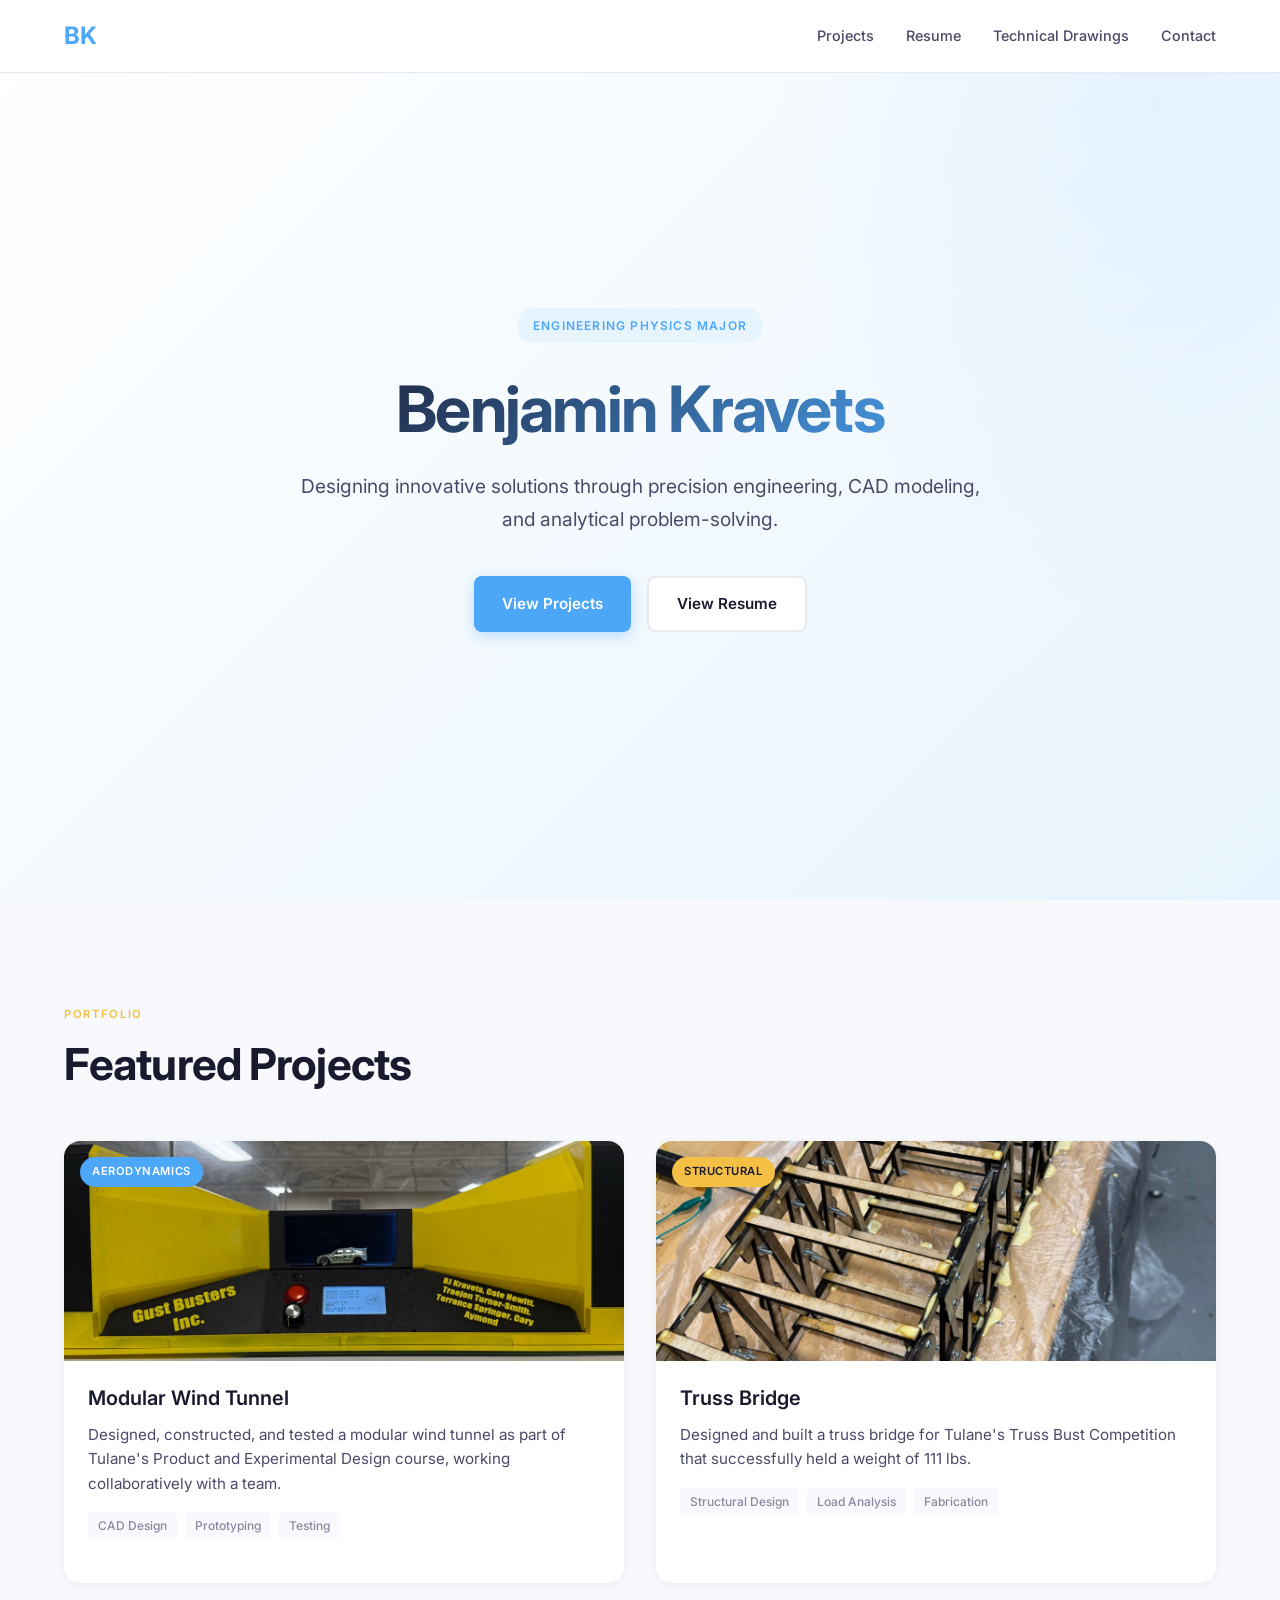
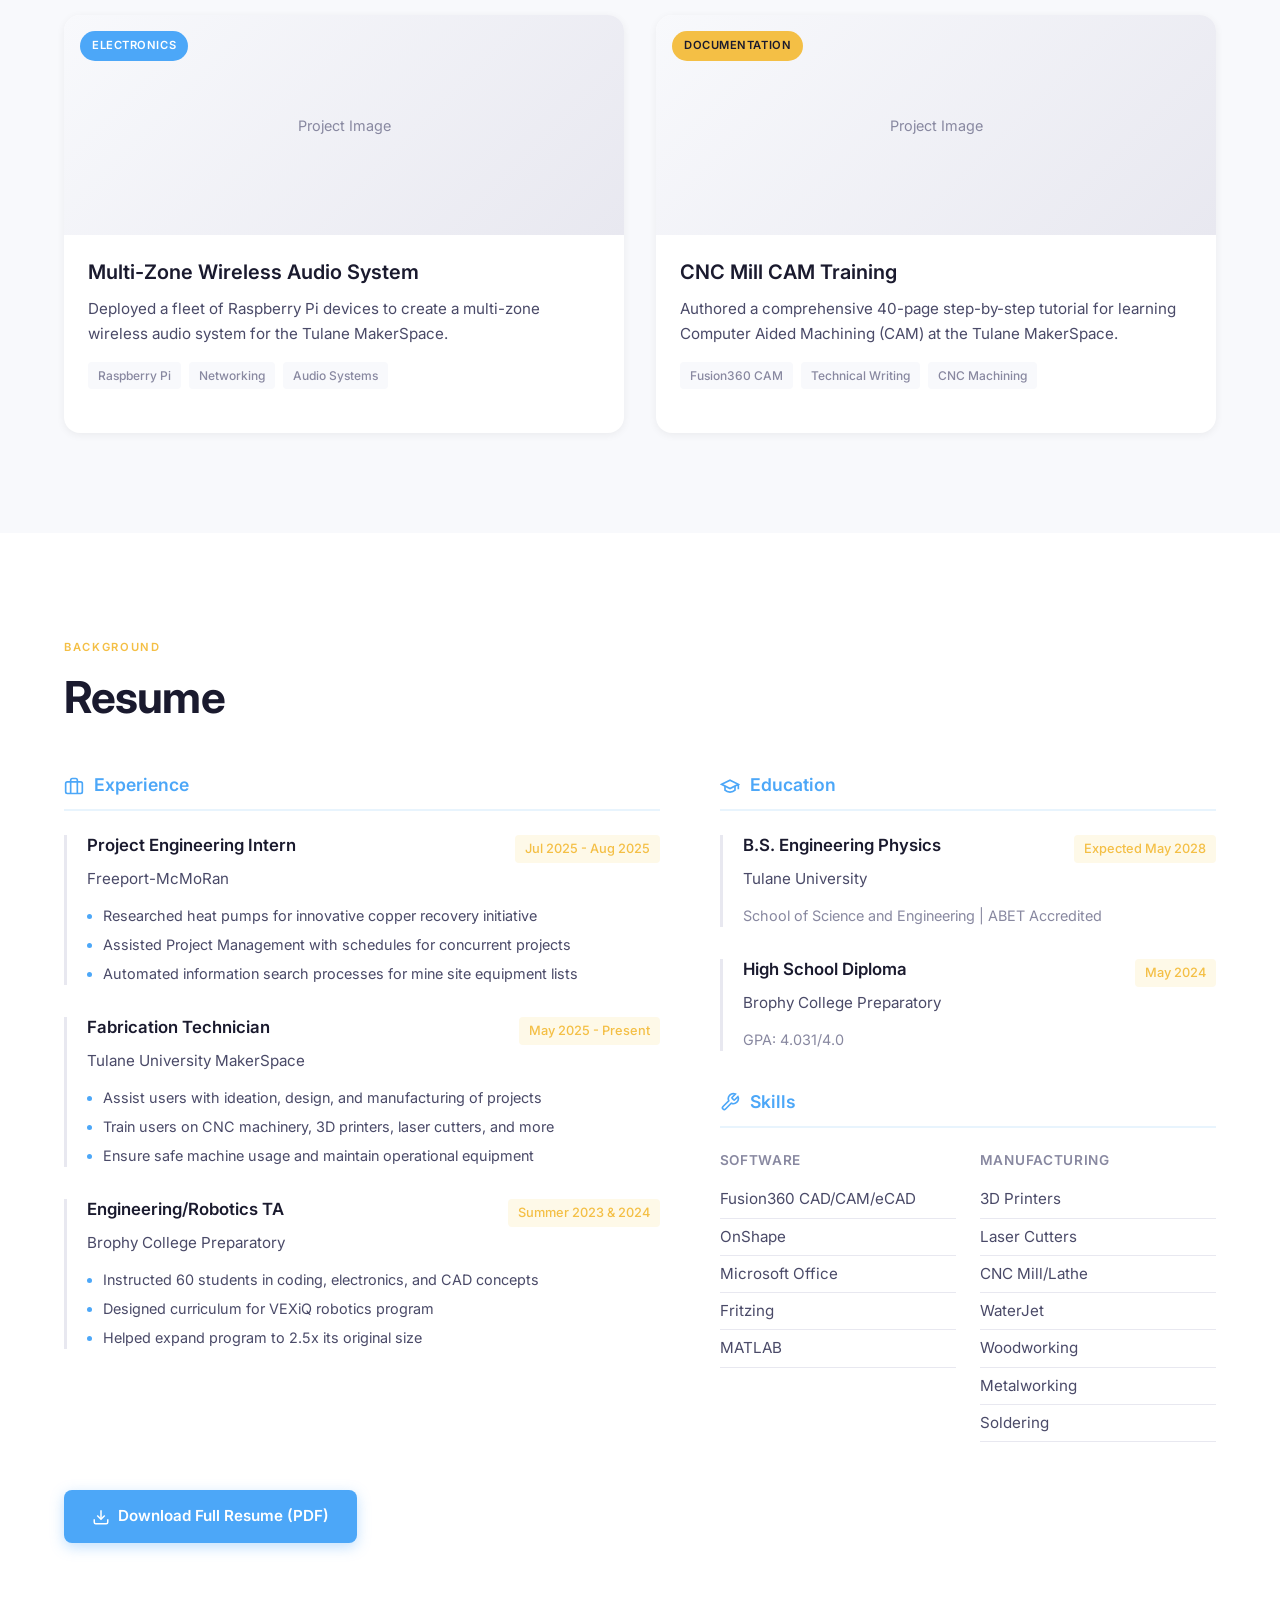
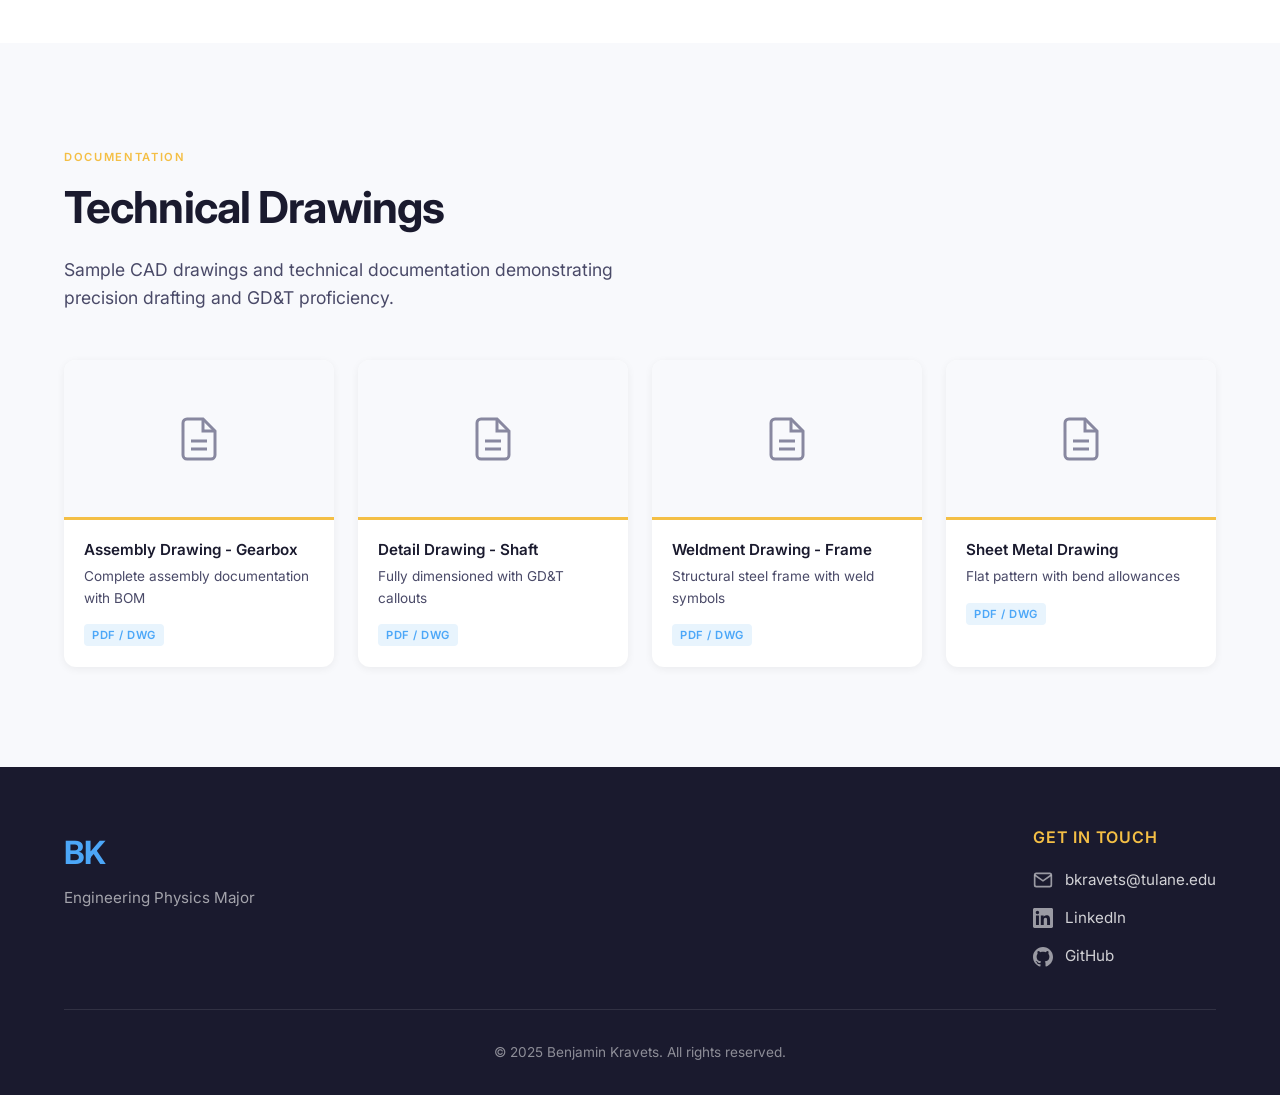
==== index.html @ 4f94c92b "Add CNC Mill CAM Training project and update skills - Add CNC Mill CAM Training project page with PD" ====
<!DOCTYPE html>
<html lang="en">
<head>
    <meta charset="UTF-8">
    <meta name="viewport" content="width=device-width, initial-scale=1.0">
    <title>Benjamin Kravets | Engineering Physics</title>
    <link rel="icon" type="image/svg+xml" href="assets/favicon.svg">
    <link rel="stylesheet" href="css/style.css">
    <link rel="preconnect" href="https://fonts.googleapis.com">
    <link rel="preconnect" href="https://fonts.gstatic.com" crossorigin>
    <link href="https://fonts.googleapis.com/css2?family=Inter:wght@400;500;600;700&display=swap" rel="stylesheet">
</head>
<body>
    <!-- Navigation -->
    <nav class="navbar">
        <div class="nav-container">
            <a href="#" class="nav-logo">BK</a>
            <ul class="nav-menu">
                <li><a href="#projects" class="nav-link">Projects</a></li>
                <li><a href="#resume" class="nav-link">Resume</a></li>
                <li><a href="#drawings" class="nav-link">Technical Drawings</a></li>
                <li><a href="#contact" class="nav-link">Contact</a></li>
            </ul>
            <button class="nav-toggle" aria-label="Toggle menu">
                <span></span>
                <span></span>
                <span></span>
            </button>
        </div>
    </nav>

    <!-- Hero Section -->
    <header class="hero">
        <div class="hero-content">
            <span class="hero-label">Engineering Physics Major</span>
            <h1 class="hero-title">Benjamin Kravets</h1>
            <p class="hero-subtitle">Designing innovative solutions through precision engineering, CAD modeling, and analytical problem-solving.</p>
            <div class="hero-cta">
                <a href="#projects" class="btn btn--primary">View Projects</a>
                <a href="assets/Kravets_Resume.pdf" target="_blank" class="btn btn--secondary">View Resume</a>
            </div>
        </div>
    </header>

    <!-- Projects Section -->
    <section id="projects" class="section projects">
        <div class="container">
            <span class="section-label">Portfolio</span>
            <h2 class="section-title">Featured Projects</h2>

            <div class="project-grid">
                <!-- Project Card 1 -->
                <a href="projects/wind-tunnel.html" class="project-card project-card--clickable">
                    <div class="project-image">
                        <img src="assets/images/wind-tunnel/IMG_1346.jpg" alt="Modular Wind Tunnel - Gust Busters Inc.">
                        <span class="project-tag project-tag--blue">Aerodynamics</span>
                    </div>
                    <div class="project-content">
                        <h3 class="project-title">Modular Wind Tunnel</h3>
                        <p class="project-description">Designed, constructed, and tested a modular wind tunnel as part of Tulane's Product and Experimental Design course, working collaboratively with a team.</p>
                        <ul class="project-tech">
                            <li>CAD Design</li>
                            <li>Prototyping</li>
                            <li>Testing</li>
                        </ul>
                    </div>
                </a>

                <!-- Project Card 2 -->
                <a href="projects/truss-bridge.html" class="project-card project-card--clickable">
                    <div class="project-image">
                        <img src="assets/images/truss-bridge/IMG_1408.jpg" alt="Truss Bridge">
                        <span class="project-tag project-tag--yellow">Structural</span>
                    </div>
                    <div class="project-content">
                        <h3 class="project-title">Truss Bridge</h3>
                        <p class="project-description">Designed and built a truss bridge for Tulane's Truss Bust Competition that successfully held a weight of 111 lbs.</p>
                        <ul class="project-tech">
                            <li>Structural Design</li>
                            <li>Load Analysis</li>
                            <li>Fabrication</li>
                        </ul>
                    </div>
                </a>

                <!-- Project Card 3 -->
                <a href="projects/wireless-audio.html" class="project-card project-card--clickable">
                    <div class="project-image">
                        <div class="project-image-placeholder">
                            <span>Project Image</span>
                        </div>
                        <span class="project-tag project-tag--blue">Electronics</span>
                    </div>
                    <div class="project-content">
                        <h3 class="project-title">Multi-Zone Wireless Audio System</h3>
                        <p class="project-description">Deployed a fleet of Raspberry Pi devices to create a multi-zone wireless audio system for the Tulane MakerSpace.</p>
                        <ul class="project-tech">
                            <li>Raspberry Pi</li>
                            <li>Networking</li>
                            <li>Audio Systems</li>
                        </ul>
                    </div>
                </a>

                <!-- Project Card 4 -->
                <a href="projects/cnc-cam-training.html" class="project-card project-card--clickable">
                    <div class="project-image">
                        <div class="project-image-placeholder">
                            <span>Project Image</span>
                        </div>
                        <span class="project-tag project-tag--yellow">Documentation</span>
                    </div>
                    <div class="project-content">
                        <h3 class="project-title">CNC Mill CAM Training</h3>
                        <p class="project-description">Authored a comprehensive 40-page step-by-step tutorial for learning Computer Aided Machining (CAM) at the Tulane MakerSpace.</p>
                        <ul class="project-tech">
                            <li>Fusion360 CAM</li>
                            <li>Technical Writing</li>
                            <li>CNC Machining</li>
                        </ul>
                    </div>
                </a>
            </div>
        </div>
    </section>

    <!-- Resume Section -->
    <section id="resume" class="section resume">
        <div class="container">
            <span class="section-label">Background</span>
            <h2 class="section-title">Resume</h2>

            <div class="resume-grid">
                <!-- Experience Column -->
                <div class="resume-column">
                    <h3 class="resume-heading">
                        <svg width="20" height="20" viewBox="0 0 24 24" fill="none" stroke="currentColor" stroke-width="2">
                            <rect x="2" y="7" width="20" height="14" rx="2" ry="2"/>
                            <path d="M16 21V5a2 2 0 0 0-2-2h-4a2 2 0 0 0-2 2v16"/>
                        </svg>
                        Experience
                    </h3>

                    <div class="resume-item">
                        <div class="resume-item-header">
                            <h4>Project Engineering Intern</h4>
                            <span class="resume-date">Jul 2025 - Aug 2025</span>
                        </div>
                        <p class="resume-company">Freeport-McMoRan</p>
                        <ul class="resume-duties">
                            <li>Researched heat pumps for innovative copper recovery initiative</li>
                            <li>Assisted Project Management with schedules for concurrent projects</li>
                            <li>Automated information search processes for mine site equipment lists</li>
                        </ul>
                    </div>

                    <div class="resume-item">
                        <div class="resume-item-header">
                            <h4>Fabrication Technician</h4>
                            <span class="resume-date">May 2025 - Present</span>
                        </div>
                        <p class="resume-company">Tulane University MakerSpace</p>
                        <ul class="resume-duties">
                            <li>Assist users with ideation, design, and manufacturing of projects</li>
                            <li>Train users on CNC machinery, 3D printers, laser cutters, and more</li>
                            <li>Ensure safe machine usage and maintain operational equipment</li>
                        </ul>
                    </div>

                    <div class="resume-item">
                        <div class="resume-item-header">
                            <h4>Engineering/Robotics TA</h4>
                            <span class="resume-date">Summer 2023 & 2024</span>
                        </div>
                        <p class="resume-company">Brophy College Preparatory</p>
                        <ul class="resume-duties">
                            <li>Instructed 60 students in coding, electronics, and CAD concepts</li>
                            <li>Designed curriculum for VEXiQ robotics program</li>
                            <li>Helped expand program to 2.5x its original size</li>
                        </ul>
                    </div>
                </div>

                <!-- Education & Skills Column -->
                <div class="resume-column">
                    <h3 class="resume-heading">
                        <svg width="20" height="20" viewBox="0 0 24 24" fill="none" stroke="currentColor" stroke-width="2">
                            <path d="M22 10v6M2 10l10-5 10 5-10 5z"/>
                            <path d="M6 12v5c3 3 9 3 12 0v-5"/>
                        </svg>
                        Education
                    </h3>

                    <div class="resume-item">
                        <div class="resume-item-header">
                            <h4>B.S. Engineering Physics</h4>
                            <span class="resume-date">Expected May 2028</span>
                        </div>
                        <p class="resume-company">Tulane University</p>
                        <p class="resume-note">School of Science and Engineering | ABET Accredited</p>
                    </div>

                    <div class="resume-item">
                        <div class="resume-item-header">
                            <h4>High School Diploma</h4>
                            <span class="resume-date">May 2024</span>
                        </div>
                        <p class="resume-company">Brophy College Preparatory</p>
                        <p class="resume-note">GPA: 4.031/4.0</p>
                    </div>

                    <h3 class="resume-heading resume-heading--skills">
                        <svg width="20" height="20" viewBox="0 0 24 24" fill="none" stroke="currentColor" stroke-width="2">
                            <path d="M14.7 6.3a1 1 0 0 0 0 1.4l1.6 1.6a1 1 0 0 0 1.4 0l3.77-3.77a6 6 0 0 1-7.94 7.94l-6.91 6.91a2.12 2.12 0 0 1-3-3l6.91-6.91a6 6 0 0 1 7.94-7.94l-3.76 3.76z"/>
                        </svg>
                        Skills
                    </h3>

                    <div class="skills-grid">
                        <div class="skill-category">
                            <h4>Software</h4>
                            <ul class="skill-list">
                                <li>Fusion360 CAD/CAM/eCAD</li>
                                <li>OnShape</li>
                                <li>Microsoft Office</li>
                                <li>Fritzing</li>
                                <li>MATLAB</li>
                            </ul>
                        </div>
                        <div class="skill-category">
                            <h4>Manufacturing</h4>
                            <ul class="skill-list">
                                <li>3D Printers</li>
                                <li>Laser Cutters</li>
                                <li>CNC Mill/Lathe</li>
                                <li>WaterJet</li>
                                <li>Woodworking</li>
                                <li>Metalworking</li>
                                <li>Soldering</li>
                            </ul>
                        </div>
                    </div>
                </div>
            </div>

            <a href="assets/Kravets_Resume.pdf" target="_blank" class="btn btn--primary resume-download">
                <svg width="18" height="18" viewBox="0 0 24 24" fill="none" stroke="currentColor" stroke-width="2">
                    <path d="M21 15v4a2 2 0 0 1-2 2H5a2 2 0 0 1-2-2v-4"/>
                    <polyline points="7,10 12,15 17,10"/>
                    <line x1="12" y1="15" x2="12" y2="3"/>
                </svg>
                Download Full Resume (PDF)
            </a>
        </div>
    </section>

    <!-- Technical Drawings Section -->
    <section id="drawings" class="section drawings">
        <div class="container">
            <span class="section-label">Documentation</span>
            <h2 class="section-title">Technical Drawings</h2>
            <p class="section-description">Sample CAD drawings and technical documentation demonstrating precision drafting and GD&T proficiency.</p>

            <div class="drawings-grid">
                <article class="drawing-card">
                    <div class="drawing-preview">
                        <div class="drawing-placeholder">
                            <svg width="48" height="48" viewBox="0 0 24 24" fill="none" stroke="currentColor" stroke-width="1.5">
                                <path d="M14 2H6a2 2 0 0 0-2 2v16a2 2 0 0 0 2 2h12a2 2 0 0 0 2-2V8z"/>
                                <polyline points="14,2 14,8 20,8"/>
                                <line x1="16" y1="13" x2="8" y2="13"/>
                                <line x1="16" y1="17" x2="8" y2="17"/>
                            </svg>
                        </div>
                    </div>
                    <div class="drawing-info">
                        <h3>Assembly Drawing - Gearbox</h3>
                        <p>Complete assembly documentation with BOM</p>
                        <span class="drawing-format">PDF / DWG</span>
                    </div>
                </article>

                <article class="drawing-card">
                    <div class="drawing-preview">
                        <div class="drawing-placeholder">
                            <svg width="48" height="48" viewBox="0 0 24 24" fill="none" stroke="currentColor" stroke-width="1.5">
                                <path d="M14 2H6a2 2 0 0 0-2 2v16a2 2 0 0 0 2 2h12a2 2 0 0 0 2-2V8z"/>
                                <polyline points="14,2 14,8 20,8"/>
                                <line x1="16" y1="13" x2="8" y2="13"/>
                                <line x1="16" y1="17" x2="8" y2="17"/>
                            </svg>
                        </div>
                    </div>
                    <div class="drawing-info">
                        <h3>Detail Drawing - Shaft</h3>
                        <p>Fully dimensioned with GD&T callouts</p>
                        <span class="drawing-format">PDF / DWG</span>
                    </div>
                </article>

                <article class="drawing-card">
                    <div class="drawing-preview">
                        <div class="drawing-placeholder">
                            <svg width="48" height="48" viewBox="0 0 24 24" fill="none" stroke="currentColor" stroke-width="1.5">
                                <path d="M14 2H6a2 2 0 0 0-2 2v16a2 2 0 0 0 2 2h12a2 2 0 0 0 2-2V8z"/>
                                <polyline points="14,2 14,8 20,8"/>
                                <line x1="16" y1="13" x2="8" y2="13"/>
                                <line x1="16" y1="17" x2="8" y2="17"/>
                            </svg>
                        </div>
                    </div>
                    <div class="drawing-info">
                        <h3>Weldment Drawing - Frame</h3>
                        <p>Structural steel frame with weld symbols</p>
                        <span class="drawing-format">PDF / DWG</span>
                    </div>
                </article>

                <article class="drawing-card">
                    <div class="drawing-preview">
                        <div class="drawing-placeholder">
                            <svg width="48" height="48" viewBox="0 0 24 24" fill="none" stroke="currentColor" stroke-width="1.5">
                                <path d="M14 2H6a2 2 0 0 0-2 2v16a2 2 0 0 0 2 2h12a2 2 0 0 0 2-2V8z"/>
                                <polyline points="14,2 14,8 20,8"/>
                                <line x1="16" y1="13" x2="8" y2="13"/>
                                <line x1="16" y1="17" x2="8" y2="17"/>
                            </svg>
                        </div>
                    </div>
                    <div class="drawing-info">
                        <h3>Sheet Metal Drawing</h3>
                        <p>Flat pattern with bend allowances</p>
                        <span class="drawing-format">PDF / DWG</span>
                    </div>
                </article>
            </div>
        </div>
    </section>

    <!-- Footer with Contact -->
    <footer id="contact" class="footer">
        <div class="container">
            <div class="footer-main">
                <div class="footer-brand">
                    <span class="footer-logo">BK</span>
                    <p class="footer-tagline">Engineering Physics Major</p>
                </div>
                <div class="footer-contact">
                    <h3>Get in Touch</h3>
                    <div class="footer-contact-links">
                        <a href="mailto:bkravets@tulane.edu" class="footer-contact-item">
                            <svg width="20" height="20" viewBox="0 0 24 24" fill="none" stroke="currentColor" stroke-width="2">
                                <path d="M4 4h16c1.1 0 2 .9 2 2v12c0 1.1-.9 2-2 2H4c-1.1 0-2-.9-2-2V6c0-1.1.9-2 2-2z"/>
                                <polyline points="22,6 12,13 2,6"/>
                            </svg>
                            bkravets@tulane.edu
                        </a>
                        <a href="https://www.linkedin.com/in/benjamin-kravets/" target="_blank" rel="noopener" class="footer-contact-item">
                            <svg width="20" height="20" viewBox="0 0 24 24" fill="currentColor">
                                <path d="M20.447 20.452h-3.554v-5.569c0-1.328-.027-3.037-1.852-3.037-1.853 0-2.136 1.445-2.136 2.939v5.667H9.351V9h3.414v1.561h.046c.477-.9 1.637-1.85 3.37-1.85 3.601 0 4.267 2.37 4.267 5.455v6.286zM5.337 7.433c-1.144 0-2.063-.926-2.063-2.065 0-1.138.92-2.063 2.063-2.063 1.14 0 2.064.925 2.064 2.063 0 1.139-.925 2.065-2.064 2.065zm1.782 13.019H3.555V9h3.564v11.452zM22.225 0H1.771C.792 0 0 .774 0 1.729v20.542C0 23.227.792 24 1.771 24h20.451C23.2 24 24 23.227 24 22.271V1.729C24 .774 23.2 0 22.222 0h.003z"/>
                            </svg>
                            LinkedIn
                        </a>
                        <a href="https://github.com/bkravets06" target="_blank" rel="noopener" class="footer-contact-item">
                            <svg width="20" height="20" viewBox="0 0 24 24" fill="currentColor">
                                <path d="M12 0c-6.626 0-12 5.373-12 12 0 5.302 3.438 9.8 8.207 11.387.599.111.793-.261.793-.577v-2.234c-3.338.726-4.033-1.416-4.033-1.416-.546-1.387-1.333-1.756-1.333-1.756-1.089-.745.083-.729.083-.729 1.205.084 1.839 1.237 1.839 1.237 1.07 1.834 2.807 1.304 3.492.997.107-.775.418-1.305.762-1.604-2.665-.305-5.467-1.334-5.467-5.931 0-1.311.469-2.381 1.236-3.221-.124-.303-.535-1.524.117-3.176 0 0 1.008-.322 3.301 1.23.957-.266 1.983-.399 3.003-.404 1.02.005 2.047.138 3.006.404 2.291-1.552 3.297-1.23 3.297-1.23.653 1.653.242 2.874.118 3.176.77.84 1.235 1.911 1.235 3.221 0 4.609-2.807 5.624-5.479 5.921.43.372.823 1.102.823 2.222v3.293c0 .319.192.694.801.576 4.765-1.589 8.199-6.086 8.199-11.386 0-6.627-5.373-12-12-12z"/>
                            </svg>
                            GitHub
                        </a>
                    </div>
                </div>
            </div>
            <div class="footer-bottom">
                <p>&copy; 2025 Benjamin Kravets. All rights reserved.</p>
            </div>
        </div>
    </footer>

    <script src="js/main.js"></script>
</body>
</html>
---- css/style.css ----
/* =====================================================
   Benjamin Kravets Portfolio - Snazzylabs-Inspired Design
   Colors: Blue (#4CA7F8) | Yellow (#F4BF45)
   ===================================================== */

/* CSS Variables */
:root {
    --color-blue: #4CA7F8;
    --color-blue-dark: #3a8fd6;
    --color-blue-light: #e8f4fd;
    --color-yellow: #F4BF45;
    --color-yellow-dark: #d9a832;
    --color-yellow-light: #fef9e8;

    --color-text: #1a1a2e;
    --color-text-secondary: #4a4a68;
    --color-text-muted: #8888a0;
    --color-bg: #ffffff;
    --color-bg-alt: #f8f9fc;
    --color-border: #e8e8f0;

    --font-family: 'Inter', -apple-system, BlinkMacSystemFont, 'Segoe UI', Roboto, sans-serif;

    --shadow-sm: 0 2px 8px rgba(0, 0, 0, 0.06);
    --shadow-md: 0 4px 24px rgba(0, 0, 0, 0.08);
    --shadow-lg: 0 8px 40px rgba(0, 0, 0, 0.12);

    --radius-sm: 8px;
    --radius-md: 12px;
    --radius-lg: 16px;

    --transition: 0.3s ease;
}

/* Reset & Base */
*, *::before, *::after {
    box-sizing: border-box;
    margin: 0;
    padding: 0;
}

html {
    scroll-behavior: smooth;
}

body {
    font-family: var(--font-family);
    font-size: 16px;
    line-height: 1.6;
    color: var(--color-text);
    background-color: var(--color-bg);
    -webkit-font-smoothing: antialiased;
    -moz-osx-font-smoothing: grayscale;
}

a {
    color: inherit;
    text-decoration: none;
}

ul {
    list-style: none;
}

img {
    max-width: 100%;
    height: auto;
}

/* Container */
.container {
    max-width: 1200px;
    margin: 0 auto;
    padding: 0 24px;
}

/* Typography */
h1, h2, h3, h4 {
    font-weight: 600;
    line-height: 1.3;
}

/* Navigation */
.navbar {
    position: fixed;
    top: 0;
    left: 0;
    right: 0;
    z-index: 1000;
    background: rgba(255, 255, 255, 0.95);
    backdrop-filter: blur(10px);
    border-bottom: 1px solid var(--color-border);
}

.nav-container {
    max-width: 1200px;
    margin: 0 auto;
    padding: 0 24px;
    display: flex;
    align-items: center;
    justify-content: space-between;
    height: 72px;
}

.nav-logo {
    font-size: 1.5rem;
    font-weight: 700;
    color: var(--color-blue);
    letter-spacing: -0.02em;
}

.nav-menu {
    display: flex;
    align-items: center;
    gap: 32px;
}

.nav-link {
    font-size: 0.9rem;
    font-weight: 500;
    color: var(--color-text-secondary);
    transition: color var(--transition);
}

.nav-link:hover {
    color: var(--color-blue);
}

.nav-link--cta {
    background: var(--color-blue);
    color: white;
    padding: 10px 20px;
    border-radius: var(--radius-sm);
    transition: background var(--transition), transform var(--transition);
}

.nav-link--cta:hover {
    background: var(--color-blue-dark);
    color: white;
    transform: translateY(-1px);
}

.nav-toggle {
    display: none;
    flex-direction: column;
    gap: 5px;
    background: none;
    border: none;
    cursor: pointer;
    padding: 8px;
}

.nav-toggle span {
    display: block;
    width: 24px;
    height: 2px;
    background: var(--color-text);
    transition: var(--transition);
}

/* Hero Section */
.hero {
    min-height: 100vh;
    display: flex;
    align-items: center;
    justify-content: center;
    padding: 120px 24px 80px;
    background: linear-gradient(135deg, var(--color-bg) 0%, var(--color-blue-light) 100%);
    position: relative;
    overflow: hidden;
}

.hero::before {
    content: '';
    position: absolute;
    top: -50%;
    right: -20%;
    width: 60%;
    height: 120%;
    background: radial-gradient(ellipse, rgba(76, 167, 248, 0.08) 0%, transparent 70%);
    pointer-events: none;
}

.hero-content {
    text-align: center;
    max-width: 700px;
    position: relative;
    z-index: 1;
}

.hero-label {
    display: inline-block;
    font-size: 0.75rem;
    font-weight: 600;
    text-transform: uppercase;
    letter-spacing: 0.1em;
    color: var(--color-blue);
    background: var(--color-blue-light);
    padding: 8px 16px;
    border-radius: 50px;
    margin-bottom: 24px;
}

.hero-title {
    font-size: clamp(2.5rem, 6vw, 4rem);
    font-weight: 700;
    letter-spacing: -0.03em;
    margin-bottom: 20px;
    background: linear-gradient(135deg, var(--color-text) 0%, var(--color-blue) 100%);
    -webkit-background-clip: text;
    -webkit-text-fill-color: transparent;
    background-clip: text;
}

.hero-subtitle {
    font-size: 1.2rem;
    color: var(--color-text-secondary);
    margin-bottom: 40px;
    line-height: 1.7;
}

.hero-cta {
    display: flex;
    gap: 16px;
    justify-content: center;
    flex-wrap: wrap;
}

/* Buttons */
.btn {
    display: inline-flex;
    align-items: center;
    gap: 8px;
    padding: 14px 28px;
    font-size: 0.95rem;
    font-weight: 600;
    border-radius: var(--radius-sm);
    cursor: pointer;
    transition: all var(--transition);
    border: none;
}

.btn--primary {
    background: var(--color-blue);
    color: white;
    box-shadow: 0 4px 14px rgba(76, 167, 248, 0.35);
}

.btn--primary:hover {
    background: var(--color-blue-dark);
    transform: translateY(-2px);
    box-shadow: 0 6px 20px rgba(76, 167, 248, 0.45);
}

.btn--secondary {
    background: white;
    color: var(--color-text);
    border: 2px solid var(--color-border);
}

.btn--secondary:hover {
    border-color: var(--color-blue);
    color: var(--color-blue);
}

.btn--full {
    width: 100%;
    justify-content: center;
}

/* Sections */
.section {
    padding: 100px 0;
}

.section-label {
    display: inline-block;
    font-size: 0.7rem;
    font-weight: 600;
    text-transform: uppercase;
    letter-spacing: 0.15em;
    color: var(--color-yellow);
    margin-bottom: 12px;
}

.section-title {
    font-size: clamp(2rem, 4vw, 2.75rem);
    font-weight: 700;
    letter-spacing: -0.02em;
    margin-bottom: 20px;
}

.section-description {
    font-size: 1.1rem;
    color: var(--color-text-secondary);
    max-width: 600px;
    margin-bottom: 48px;
}

/* Projects Section */
.projects {
    background: var(--color-bg-alt);
}

.project-grid {
    display: grid;
    grid-template-columns: repeat(2, 1fr);
    gap: 32px;
    margin-top: 48px;
}

.project-card {
    background: white;
    border-radius: var(--radius-lg);
    overflow: hidden;
    box-shadow: var(--shadow-sm);
    transition: all var(--transition);
}

.project-card:hover {
    transform: translateY(-4px);
    box-shadow: var(--shadow-lg);
}

.project-image {
    position: relative;
    height: 220px;
    overflow: hidden;
}

.project-image-placeholder {
    width: 100%;
    height: 100%;
    background: linear-gradient(135deg, var(--color-bg-alt) 0%, var(--color-border) 100%);
    display: flex;
    align-items: center;
    justify-content: center;
    color: var(--color-text-muted);
    font-size: 0.9rem;
    transition: transform var(--transition);
}

.project-card:hover .project-image-placeholder {
    transform: scale(1.02);
}

.project-tag {
    position: absolute;
    top: 16px;
    left: 16px;
    font-size: 0.7rem;
    font-weight: 600;
    text-transform: uppercase;
    letter-spacing: 0.05em;
    padding: 6px 12px;
    border-radius: 50px;
}

.project-tag--blue {
    background: var(--color-blue);
    color: white;
}

.project-tag--yellow {
    background: var(--color-yellow);
    color: var(--color-text);
}

.project-content {
    padding: 24px;
}

.project-title {
    font-size: 1.25rem;
    font-weight: 600;
    margin-bottom: 12px;
}

.project-description {
    font-size: 0.95rem;
    color: var(--color-text-secondary);
    margin-bottom: 16px;
    line-height: 1.6;
}

.project-tech {
    display: flex;
    flex-wrap: wrap;
    gap: 8px;
    margin-bottom: 20px;
}

.project-tech li {
    font-size: 0.75rem;
    font-weight: 500;
    color: var(--color-text-muted);
    background: var(--color-bg-alt);
    padding: 4px 10px;
    border-radius: 4px;
}

.project-link {
    display: inline-flex;
    align-items: center;
    gap: 6px;
    font-size: 0.9rem;
    font-weight: 600;
    color: var(--color-blue);
    transition: gap var(--transition);
}

.project-link:hover {
    gap: 10px;
}

.project-link svg {
    transition: transform var(--transition);
}

.project-link:hover svg {
    transform: translateX(2px);
}

/* Resume Section */
.resume-grid {
    display: grid;
    grid-template-columns: 1.2fr 1fr;
    gap: 60px;
    margin-top: 48px;
}

.resume-heading {
    display: flex;
    align-items: center;
    gap: 10px;
    font-size: 1.1rem;
    font-weight: 600;
    color: var(--color-blue);
    margin-bottom: 24px;
    padding-bottom: 12px;
    border-bottom: 2px solid var(--color-blue-light);
}

.resume-heading--skills {
    margin-top: 40px;
}

.resume-item {
    margin-bottom: 32px;
    padding-left: 20px;
    border-left: 3px solid var(--color-border);
    transition: border-color var(--transition);
}

.resume-item:hover {
    border-left-color: var(--color-yellow);
}

.resume-item-header {
    display: flex;
    justify-content: space-between;
    align-items: flex-start;
    flex-wrap: wrap;
    gap: 8px;
    margin-bottom: 4px;
}

.resume-item-header h4 {
    font-size: 1.05rem;
    font-weight: 600;
}

.resume-date {
    font-size: 0.8rem;
    font-weight: 500;
    color: var(--color-yellow);
    background: var(--color-yellow-light);
    padding: 4px 10px;
    border-radius: 4px;
}

.resume-company {
    font-size: 0.95rem;
    color: var(--color-text-secondary);
    margin-bottom: 12px;
}

.resume-note {
    font-size: 0.9rem;
    color: var(--color-text-muted);
}

.resume-duties {
    font-size: 0.9rem;
    color: var(--color-text-secondary);
}

.resume-duties li {
    position: relative;
    padding-left: 16px;
    margin-bottom: 6px;
}

.resume-duties li::before {
    content: '';
    position: absolute;
    left: 0;
    top: 10px;
    width: 5px;
    height: 5px;
    background: var(--color-blue);
    border-radius: 50%;
}

.skills-grid {
    display: grid;
    grid-template-columns: 1fr 1fr;
    gap: 24px;
}

.skill-category h4 {
    font-size: 0.85rem;
    font-weight: 600;
    color: var(--color-text-muted);
    text-transform: uppercase;
    letter-spacing: 0.05em;
    margin-bottom: 12px;
}

.skill-list li {
    font-size: 0.95rem;
    color: var(--color-text-secondary);
    padding: 6px 0;
    border-bottom: 1px solid var(--color-border);
}

.resume-download {
    margin-top: 48px;
}

/* Drawings Section */
.drawings {
    background: var(--color-bg-alt);
}

.drawings-grid {
    display: grid;
    grid-template-columns: repeat(4, 1fr);
    gap: 24px;
    margin-top: 48px;
}

.drawing-card {
    background: white;
    border-radius: var(--radius-md);
    overflow: hidden;
    box-shadow: var(--shadow-sm);
    transition: all var(--transition);
    cursor: pointer;
}

.drawing-card:hover {
    transform: translateY(-4px);
    box-shadow: var(--shadow-md);
}

.drawing-preview {
    height: 160px;
    background: var(--color-bg-alt);
    border-bottom: 3px solid var(--color-yellow);
}

.drawing-placeholder {
    width: 100%;
    height: 100%;
    display: flex;
    align-items: center;
    justify-content: center;
    color: var(--color-text-muted);
}

.drawing-info {
    padding: 20px;
}

.drawing-info h3 {
    font-size: 0.95rem;
    font-weight: 600;
    margin-bottom: 6px;
}

.drawing-info p {
    font-size: 0.85rem;
    color: var(--color-text-secondary);
    margin-bottom: 12px;
}

.drawing-format {
    font-size: 0.7rem;
    font-weight: 600;
    text-transform: uppercase;
    letter-spacing: 0.05em;
    color: var(--color-blue);
    background: var(--color-blue-light);
    padding: 4px 8px;
    border-radius: 4px;
}

/* Footer */
.footer {
    background: var(--color-text);
    color: white;
    padding: 60px 0 32px;
}

.footer-main {
    display: flex;
    justify-content: space-between;
    align-items: flex-start;
    padding-bottom: 40px;
    border-bottom: 1px solid rgba(255, 255, 255, 0.1);
    margin-bottom: 32px;
}

.footer-brand {
    display: flex;
    flex-direction: column;
    gap: 8px;
}

.footer-logo {
    font-size: 2rem;
    font-weight: 700;
    color: var(--color-blue);
    letter-spacing: -0.02em;
}

.footer-tagline {
    font-size: 0.95rem;
    color: rgba(255, 255, 255, 0.6);
}

.footer-contact h3 {
    font-size: 1rem;
    font-weight: 600;
    color: var(--color-yellow);
    margin-bottom: 20px;
    text-transform: uppercase;
    letter-spacing: 0.05em;
}

.footer-contact-links {
    display: flex;
    flex-direction: column;
    gap: 14px;
}

.footer-contact-item {
    display: flex;
    align-items: center;
    gap: 12px;
    font-size: 0.95rem;
    color: rgba(255, 255, 255, 0.8);
    transition: all var(--transition);
}

.footer-contact-item:hover {
    color: var(--color-blue);
    transform: translateX(4px);
}

.footer-contact-item svg {
    flex-shrink: 0;
    opacity: 0.7;
}

.footer-contact-item:hover svg {
    opacity: 1;
}

.footer-bottom {
    text-align: center;
}

.footer-bottom p {
    font-size: 0.85rem;
    color: rgba(255, 255, 255, 0.5);
}

/* Project Detail Page */
.project-header {
    padding: 140px 24px 60px;
    background: linear-gradient(135deg, var(--color-bg) 0%, var(--color-blue-light) 100%);
}

.back-link {
    display: inline-flex;
    align-items: center;
    gap: 8px;
    font-size: 0.9rem;
    font-weight: 500;
    color: var(--color-text-secondary);
    margin-bottom: 24px;
    transition: color var(--transition);
}

.back-link:hover {
    color: var(--color-blue);
}

.project-header-tag {
    display: inline-block;
    font-size: 0.7rem;
    font-weight: 600;
    text-transform: uppercase;
    letter-spacing: 0.1em;
    color: white;
    background: var(--color-blue);
    padding: 6px 14px;
    border-radius: 50px;
    margin-bottom: 16px;
}

.project-header-tag--yellow {
    background: var(--color-yellow);
    color: var(--color-text);
}

.project-header-title {
    font-size: clamp(2rem, 5vw, 3rem);
    font-weight: 700;
    letter-spacing: -0.02em;
    margin-bottom: 16px;
}

.project-header-subtitle {
    font-size: 1.15rem;
    color: var(--color-text-secondary);
    max-width: 600px;
    line-height: 1.7;
    margin-bottom: 32px;
}

.project-meta {
    display: flex;
    flex-wrap: wrap;
    gap: 32px;
}

.project-meta-item {
    display: flex;
    flex-direction: column;
    gap: 4px;
}

.project-meta-label {
    font-size: 0.75rem;
    font-weight: 600;
    text-transform: uppercase;
    letter-spacing: 0.1em;
    color: var(--color-text-muted);
}

.project-meta-value {
    font-size: 1rem;
    font-weight: 500;
    color: var(--color-text);
}

.project-detail {
    padding: 80px 0;
}

.project-description-full {
    max-width: 800px;
    margin-bottom: 64px;
}

.project-description-full h2 {
    font-size: 1.5rem;
    font-weight: 600;
    margin-bottom: 20px;
    color: var(--color-blue);
}

.project-description-full p {
    font-size: 1.05rem;
    line-height: 1.8;
    color: var(--color-text-secondary);
    margin-bottom: 16px;
}

.project-gallery {
    margin-bottom: 64px;
}

.project-download {
    margin-bottom: 64px;
}

.project-download h2 {
    font-size: 1.5rem;
    font-weight: 600;
    margin-bottom: 24px;
    color: var(--color-blue);
}

.project-gallery h2 {
    font-size: 1.5rem;
    font-weight: 600;
    margin-bottom: 24px;
    color: var(--color-blue);
}

.gallery-grid-top {
    display: grid;
    grid-template-columns: 1fr 2fr;
    gap: 16px;
    margin-bottom: 16px;
}

.gallery-grid {
    display: grid;
    grid-template-columns: repeat(3, 1fr);
    gap: 16px;
}

.gallery-grid-even {
    display: grid;
    grid-template-columns: repeat(2, 1fr);
    gap: 16px;
}

.gallery-grid-even .gallery-item {
    aspect-ratio: 16 / 10;
}

.gallery-subtitle {
    font-size: 1.1rem;
    font-weight: 600;
    color: var(--color-text-secondary);
    margin-top: 32px;
    margin-bottom: 16px;
}

.gallery-item--video {
    aspect-ratio: 16 / 9;
}

.gallery-item--video video {
    width: 100%;
    height: 100%;
    object-fit: cover;
    border-radius: var(--radius-md);
}

.gallery-item {
    position: relative;
    border-radius: var(--radius-md);
    overflow: hidden;
    background: var(--color-bg-alt);
    cursor: pointer;
}

.gallery-item--large {
    grid-column: span 2;
    grid-row: span 2;
}

.gallery-item--third {
    aspect-ratio: 3 / 4;
}

.gallery-item--two-thirds {
    aspect-ratio: 16 / 9;
}

.gallery-item--full {
    width: 100%;
    margin-top: 16px;
    aspect-ratio: 16 / 9;
}

.gallery-item img {
    width: 100%;
    height: 100%;
    object-fit: cover;
    transition: transform var(--transition);
}

.gallery-item:hover img {
    transform: scale(1.03);
}

.gallery-item figcaption {
    position: absolute;
    bottom: 0;
    left: 0;
    right: 0;
    padding: 16px;
    background: linear-gradient(to top, rgba(0,0,0,0.7), transparent);
    color: white;
    font-size: 0.85rem;
    opacity: 0;
    transform: translateY(10px);
    transition: all var(--transition);
}

.gallery-item:hover figcaption {
    opacity: 1;
    transform: translateY(0);
}

.project-technical h2 {
    font-size: 1.5rem;
    font-weight: 600;
    margin-bottom: 24px;
    color: var(--color-blue);
}

.technical-grid {
    display: grid;
    grid-template-columns: repeat(3, 1fr);
    gap: 24px;
}

.technical-item {
    background: var(--color-bg-alt);
    padding: 24px;
    border-radius: var(--radius-md);
    border-left: 4px solid var(--color-yellow);
}

.technical-item h3 {
    font-size: 1rem;
    font-weight: 600;
    margin-bottom: 16px;
    color: var(--color-text);
}

.technical-item ul {
    list-style: none;
}

.technical-item li {
    font-size: 0.9rem;
    color: var(--color-text-secondary);
    padding: 8px 0;
    padding-left: 16px;
    position: relative;
    border-bottom: 1px solid var(--color-border);
}

.technical-item li:last-child {
    border-bottom: none;
}

.technical-item li::before {
    content: '';
    position: absolute;
    left: 0;
    top: 50%;
    transform: translateY(-50%);
    width: 6px;
    height: 6px;
    background: var(--color-blue);
    border-radius: 50%;
}

/* Project card clickable styles */
.project-card--clickable {
    cursor: pointer;
}

.project-card--clickable .project-image img {
    width: 100%;
    height: 100%;
    object-fit: cover;
    transition: transform var(--transition);
}

.project-card--clickable:hover .project-image img {
    transform: scale(1.05);
}

/* Responsive Design */
@media (max-width: 1024px) {
    .project-grid {
        grid-template-columns: 1fr;
    }

    .resume-grid {
        grid-template-columns: 1fr;
        gap: 40px;
    }

    .drawings-grid {
        grid-template-columns: repeat(2, 1fr);
    }

    .gallery-grid-top {
        grid-template-columns: 1fr 1fr;
    }

    .gallery-grid {
        grid-template-columns: repeat(2, 1fr);
    }

    .gallery-grid-even {
        grid-template-columns: repeat(2, 1fr);
    }

    .gallery-item--large {
        grid-column: span 2;
        grid-row: span 1;
    }

    .technical-grid {
        grid-template-columns: 1fr;
    }
}

@media (max-width: 768px) {
    .nav-menu {
        position: fixed;
        top: 72px;
        left: 0;
        right: 0;
        background: white;
        flex-direction: column;
        padding: 24px;
        gap: 16px;
        border-bottom: 1px solid var(--color-border);
        transform: translateY(-100%);
        opacity: 0;
        visibility: hidden;
        transition: all var(--transition);
    }

    .nav-menu.active {
        transform: translateY(0);
        opacity: 1;
        visibility: visible;
    }

    .nav-toggle {
        display: flex;
    }

    .nav-toggle.active span:nth-child(1) {
        transform: rotate(45deg) translate(5px, 5px);
    }

    .nav-toggle.active span:nth-child(2) {
        opacity: 0;
    }

    .nav-toggle.active span:nth-child(3) {
        transform: rotate(-45deg) translate(5px, -5px);
    }

    .hero {
        padding: 100px 24px 60px;
    }

    .section {
        padding: 60px 0;
    }

    .footer-main {
        flex-direction: column;
        gap: 32px;
        text-align: center;
        align-items: center;
    }

    .footer-contact-links {
        align-items: center;
    }

    .drawings-grid {
        grid-template-columns: 1fr;
    }

    .skills-grid {
        grid-template-columns: 1fr;
    }

    .gallery-grid-top {
        grid-template-columns: 1fr;
    }

    .gallery-grid {
        grid-template-columns: 1fr;
    }

    .gallery-grid-even {
        grid-template-columns: 1fr;
    }

    .gallery-item--large {
        grid-column: span 1;
    }

    .gallery-item--third,
    .gallery-item--two-thirds {
        aspect-ratio: 16 / 9;
    }

    .project-meta {
        flex-direction: column;
        gap: 16px;
    }
}
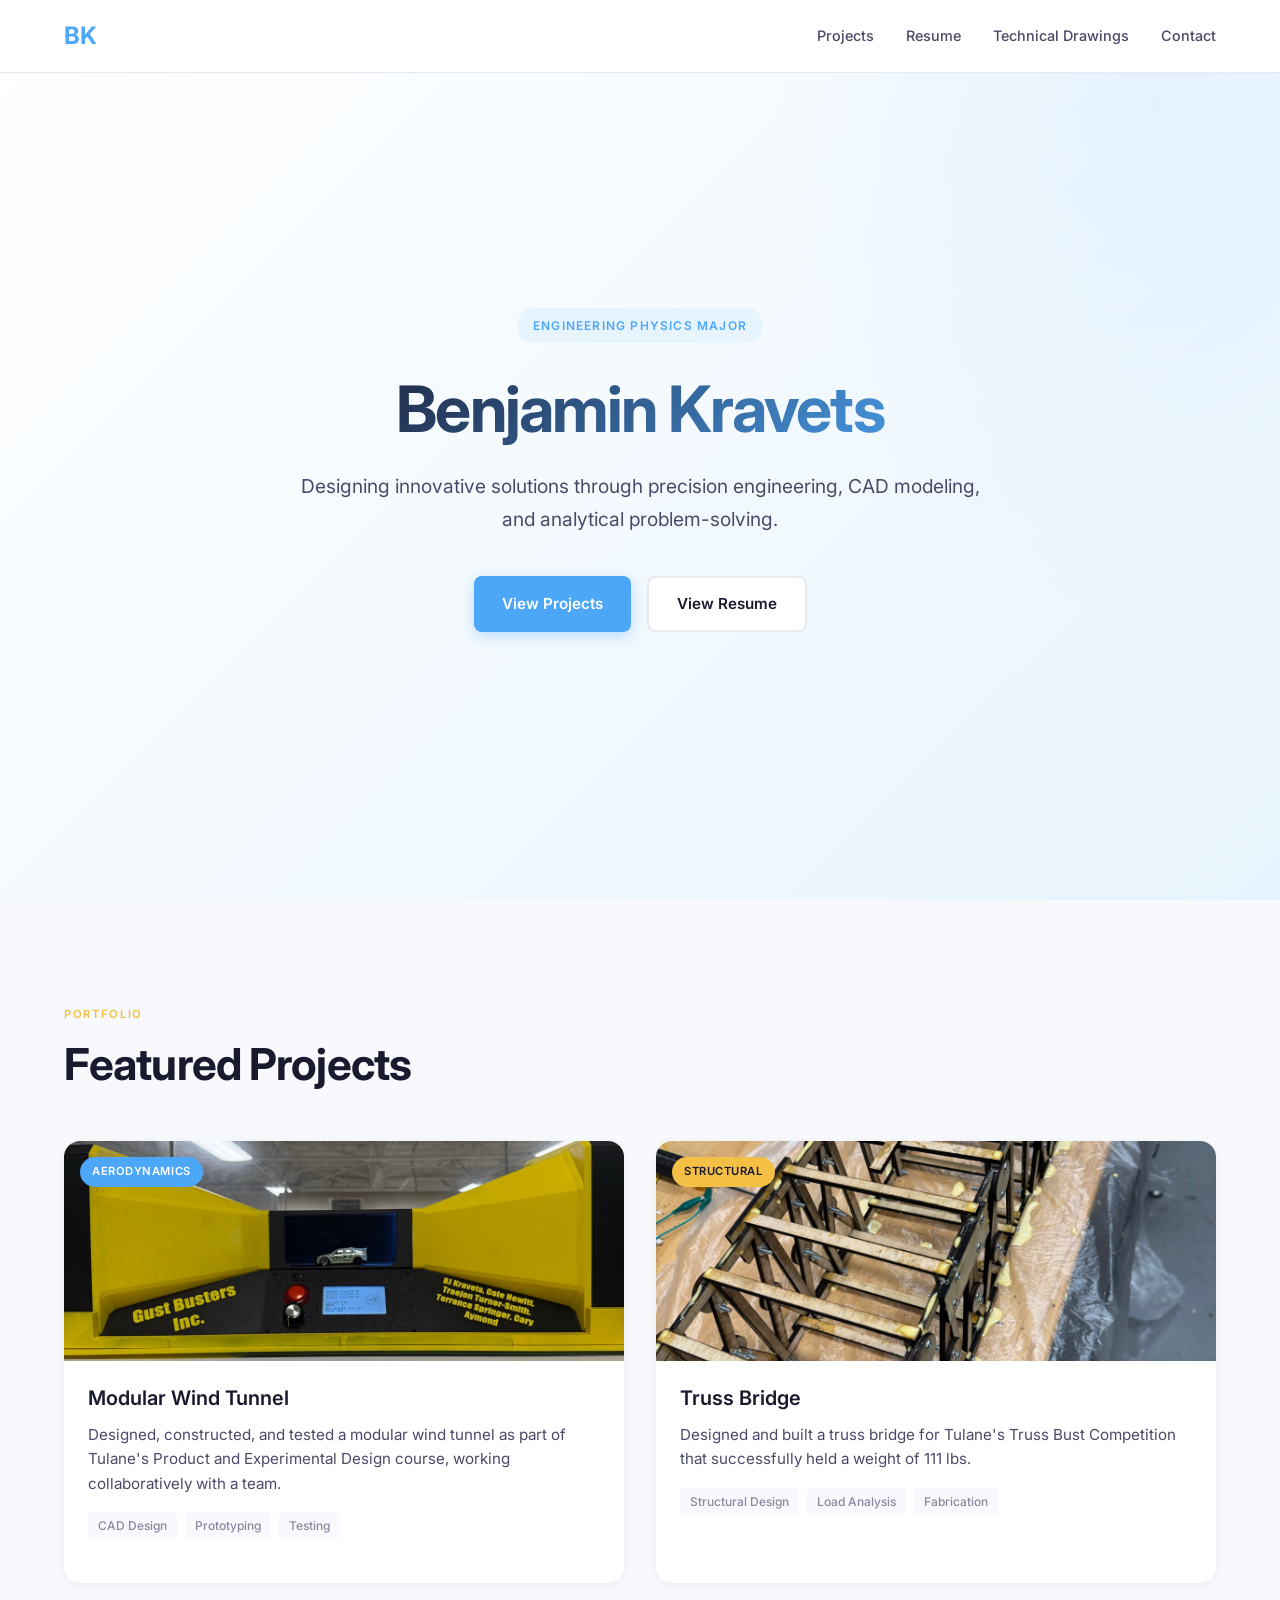
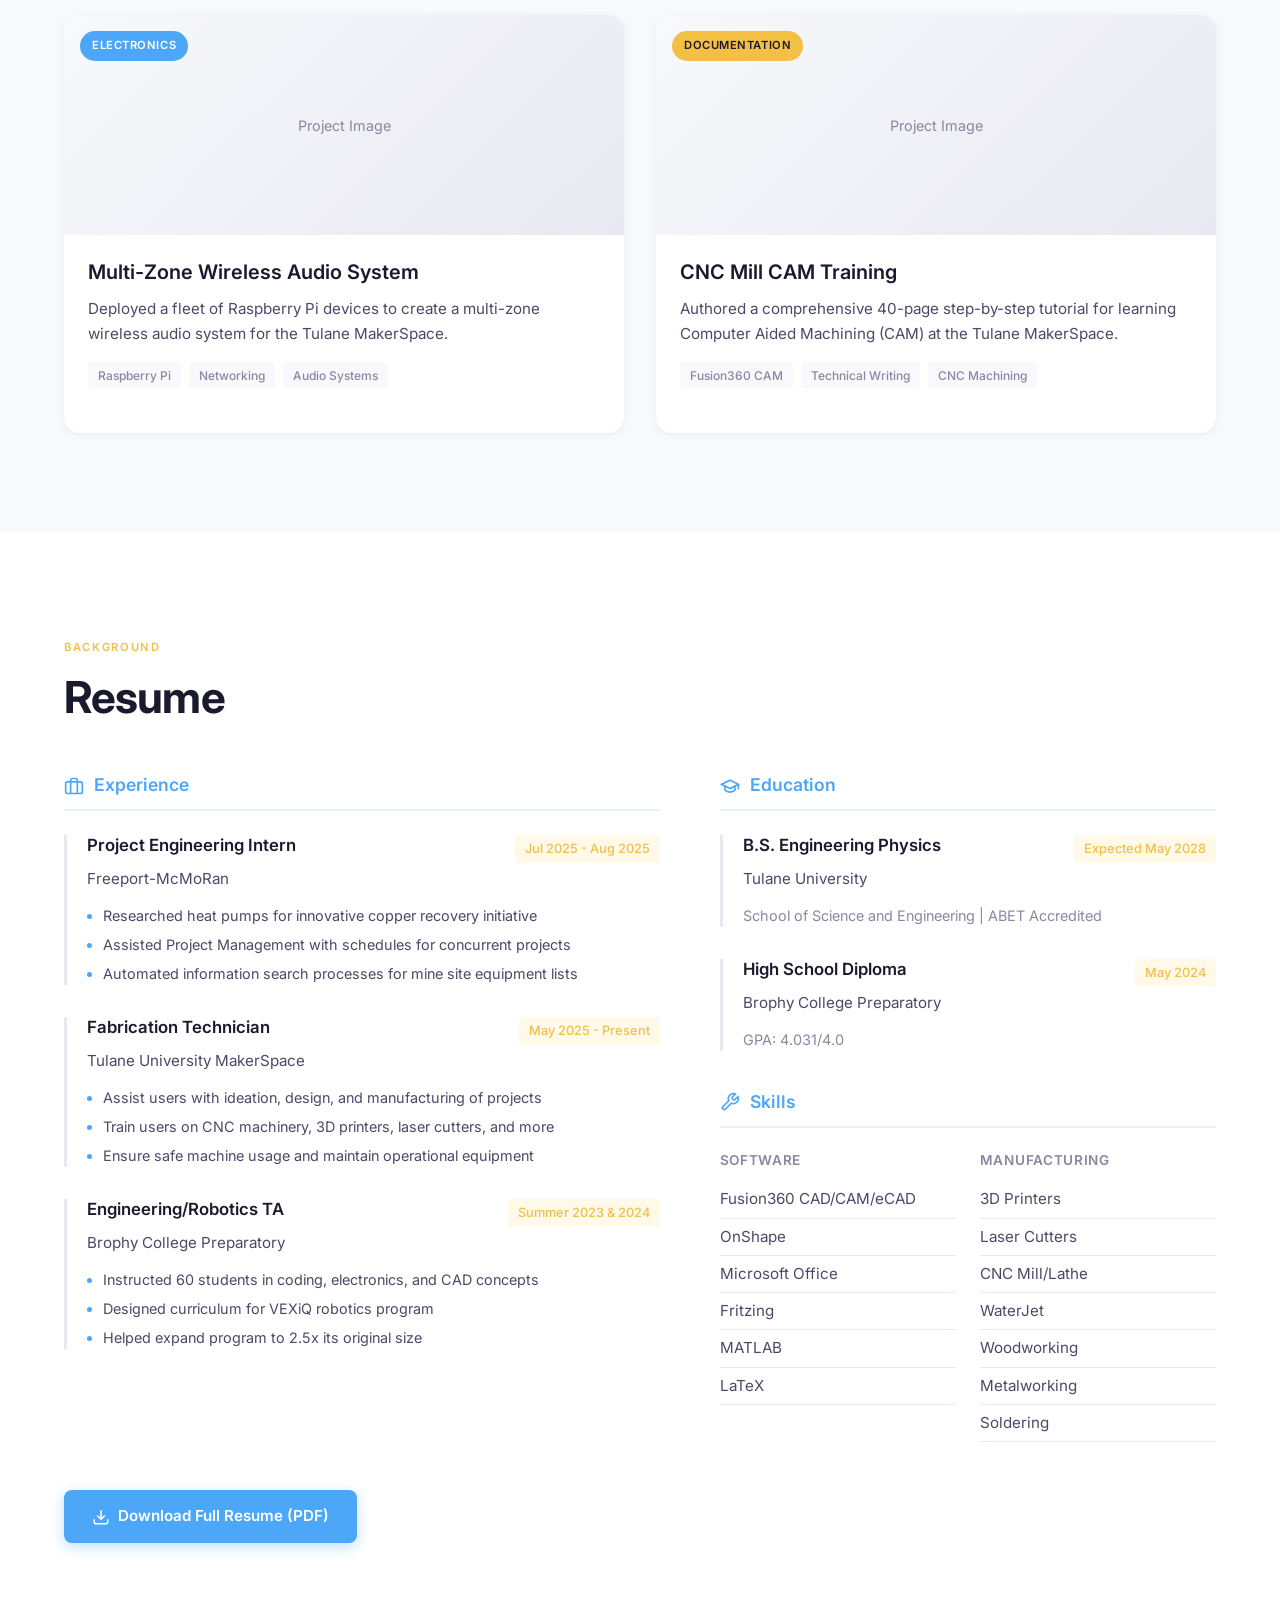
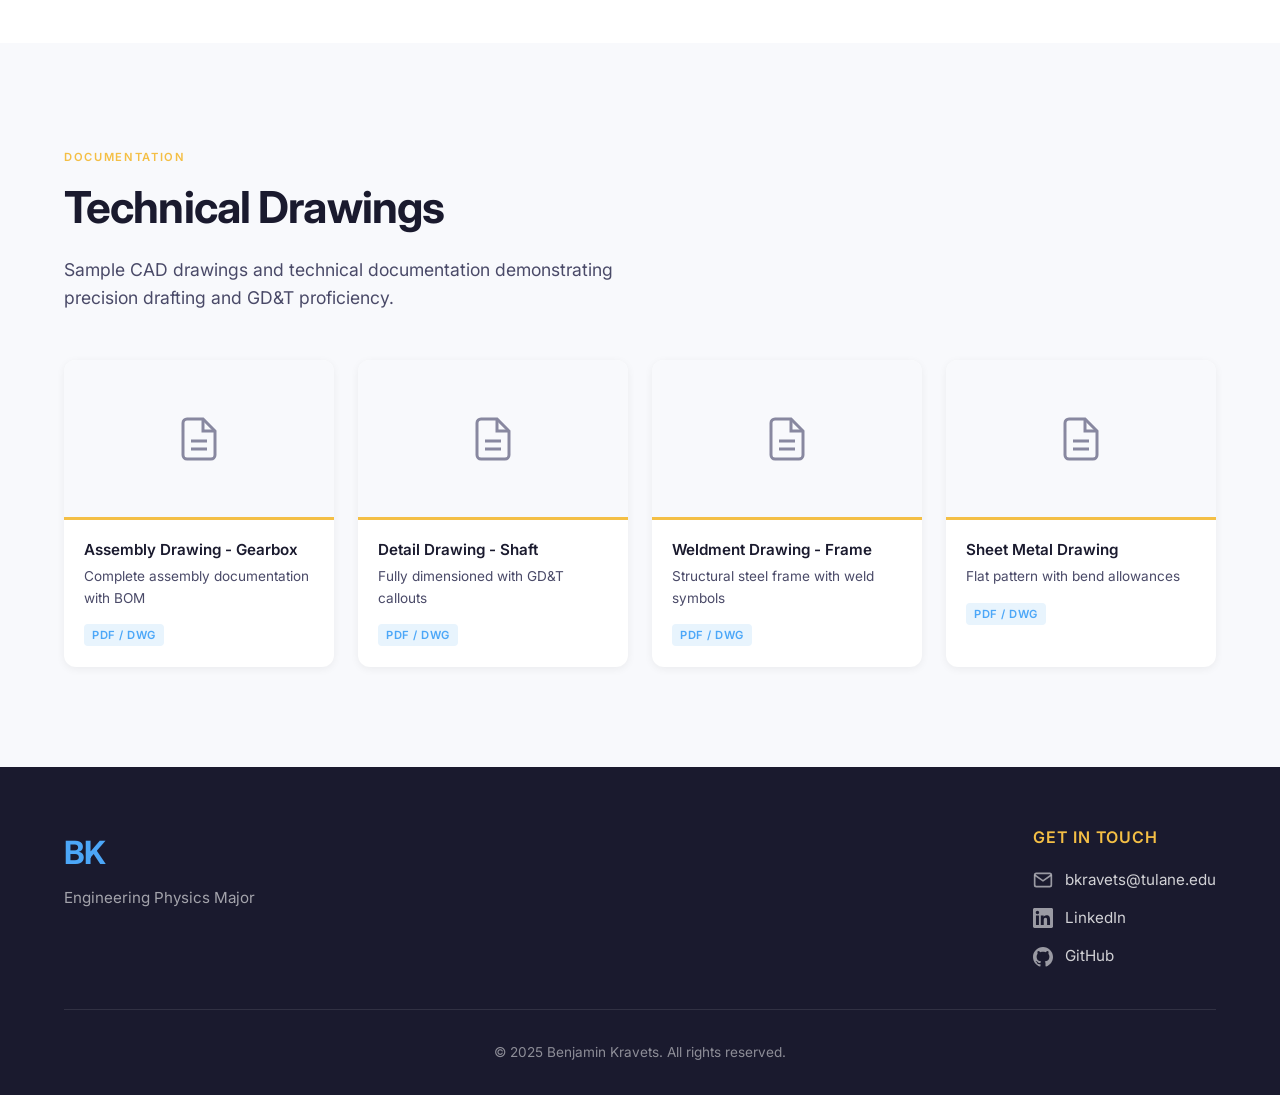
==== commit bf4d91ee: "Add LaTeX paragraph to CNC CAM Training and add LaTeX to skills Co-Authored-By: Claude Opus 4.5 <nor" ====
--- a/index.html
+++ b/index.html
@@ -225,6 +225,7 @@
                                 <li>Microsoft Office</li>
                                 <li>Fritzing</li>
                                 <li>MATLAB</li>
+                                <li>LaTeX</li>
                             </ul>
                         </div>
                         <div class="skill-category">
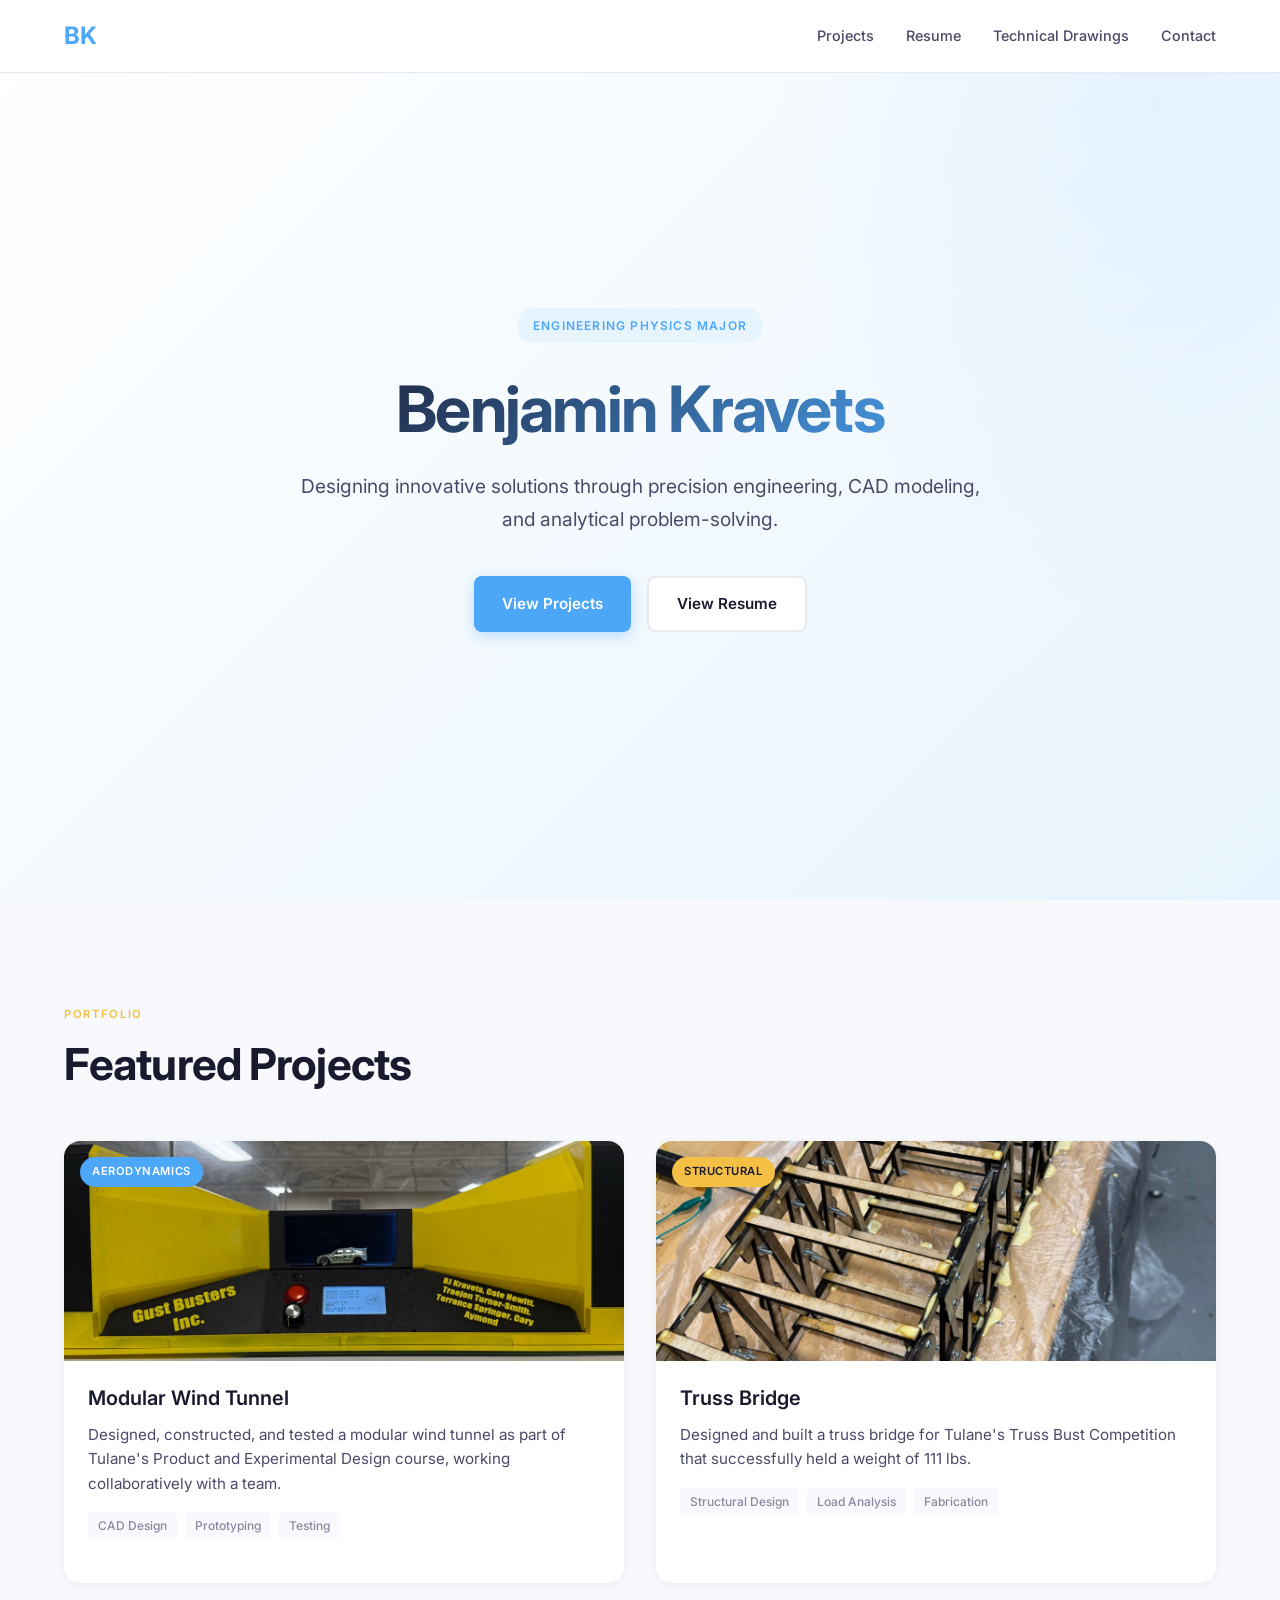
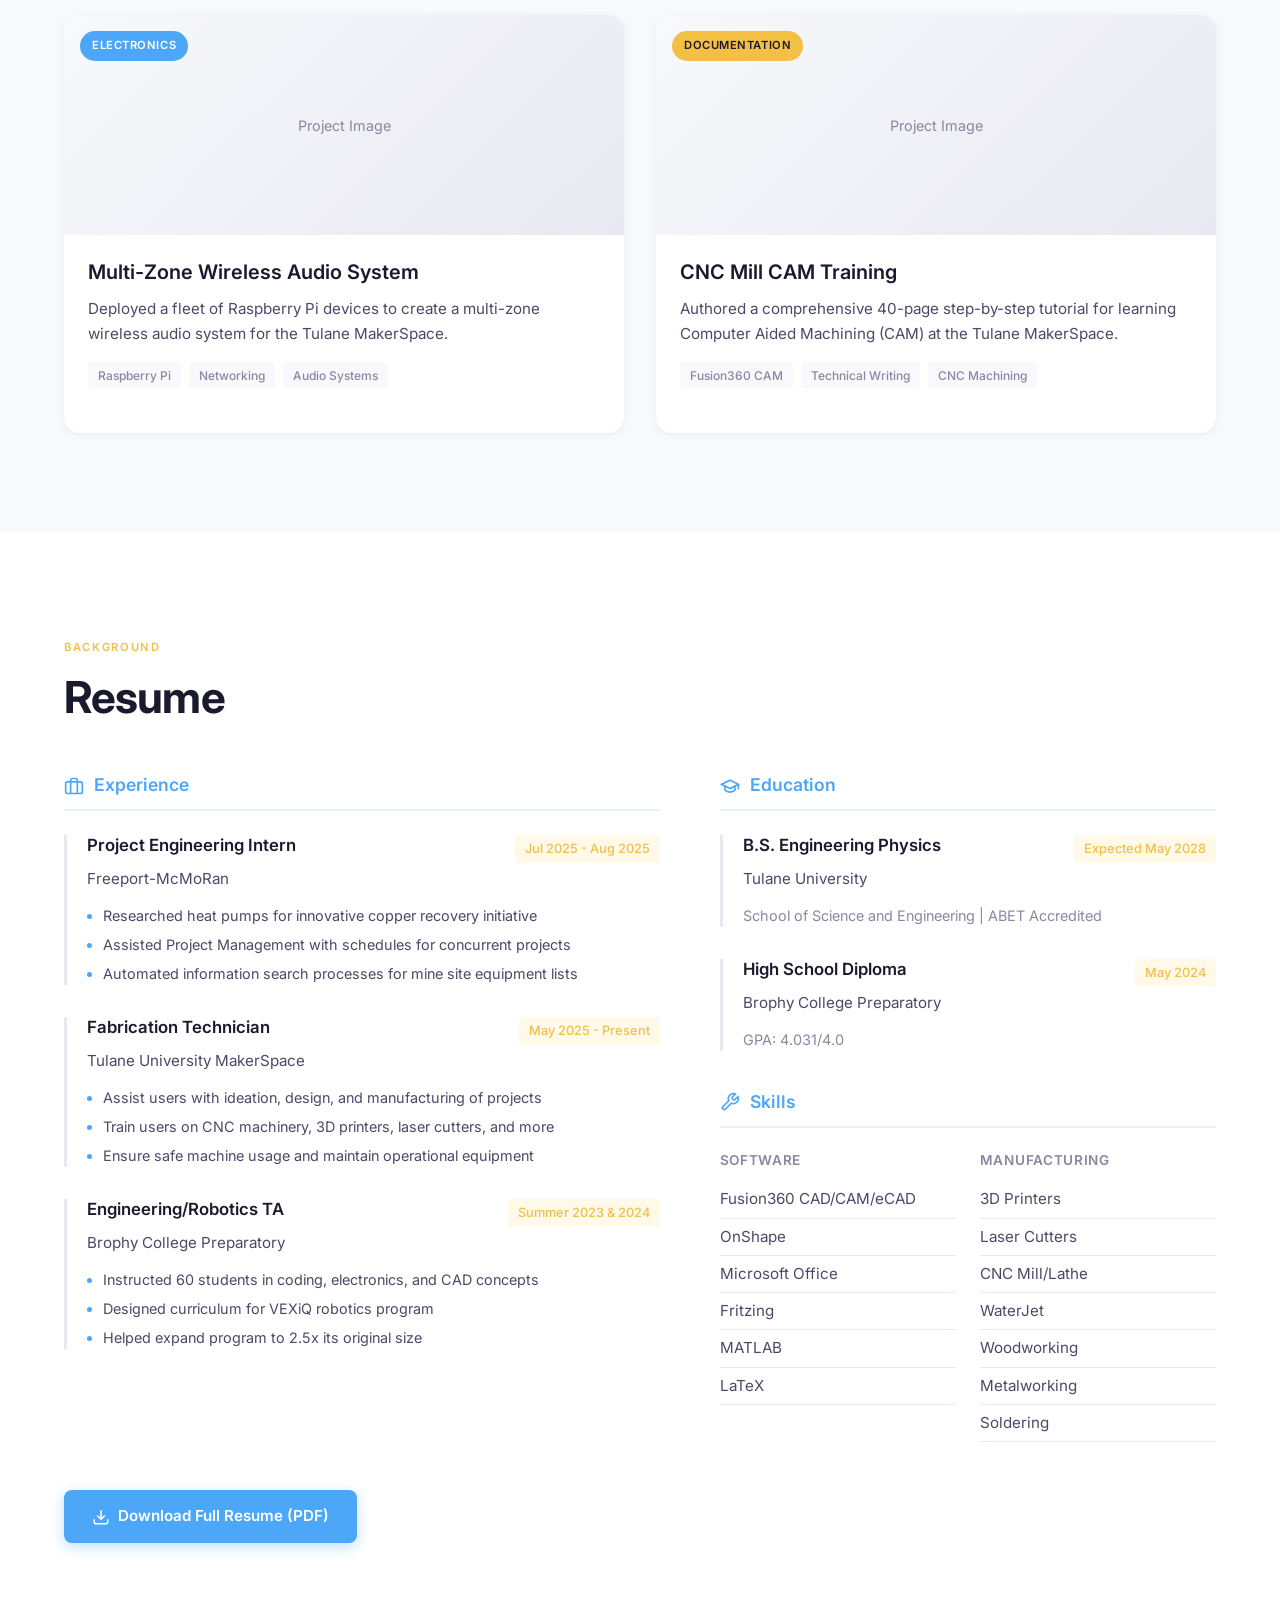
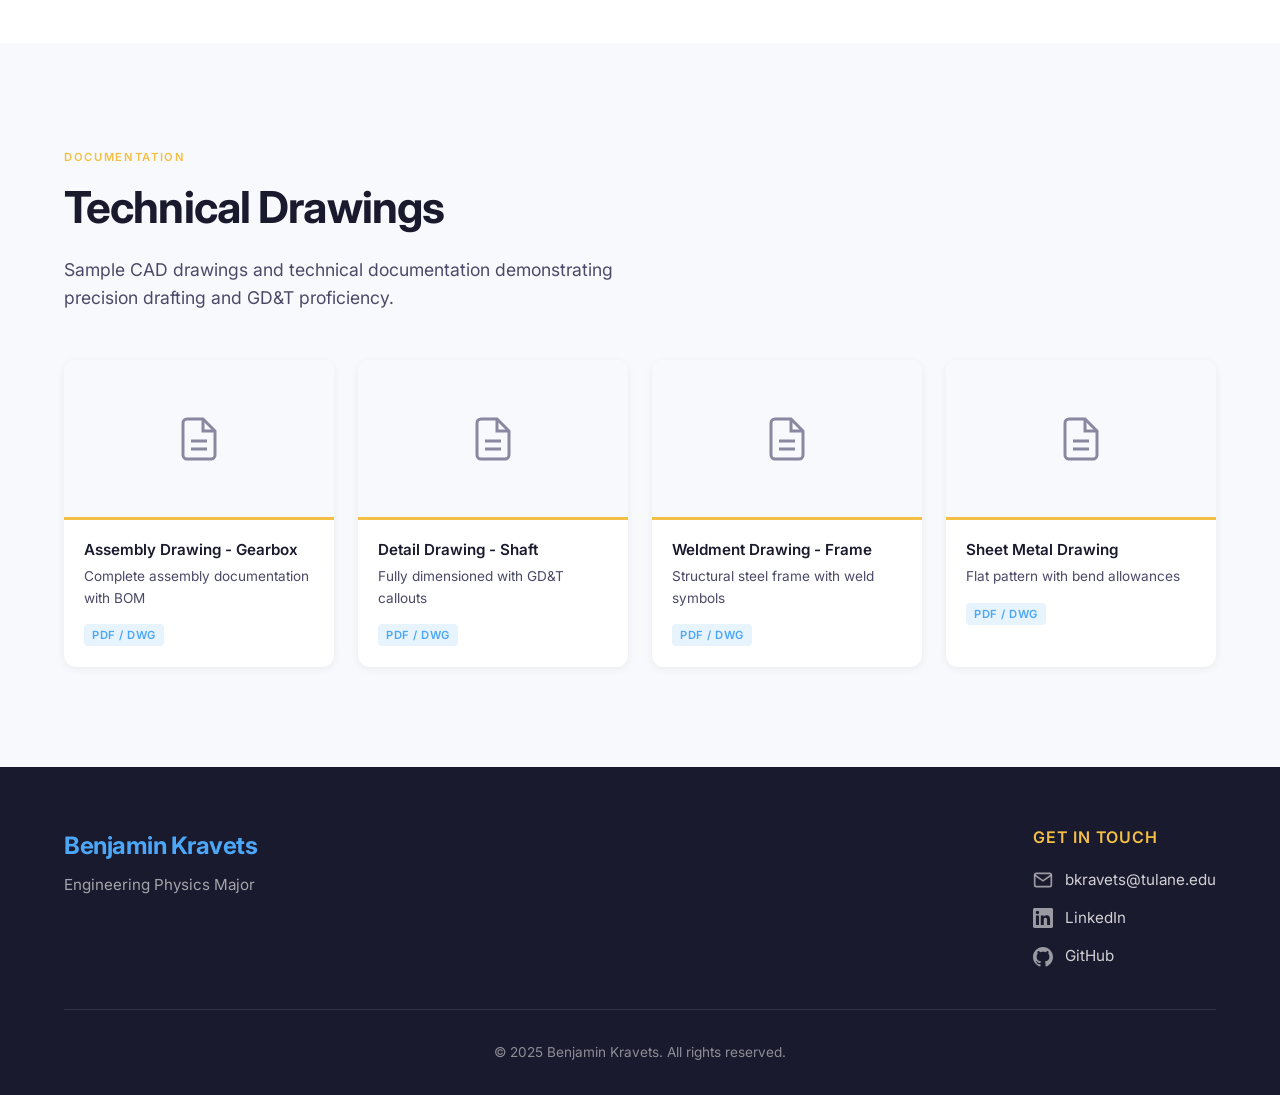
==== commit c4c594d5: "Change footer logo from BK to Benjamin Kravets Co-Authored-By: Claude Opus 4.5 <noreply@anthropic.co" ====
--- a/index.html
+++ b/index.html
@@ -343,7 +343,7 @@
         <div class="container">
             <div class="footer-main">
                 <div class="footer-brand">
-                    <span class="footer-logo">BK</span>
+                    <span class="footer-logo footer-logo--text">Benjamin Kravets</span>
                     <p class="footer-tagline">Engineering Physics Major</p>
                 </div>
                 <div class="footer-contact">
--- a/css/style.css
+++ b/css/style.css
@@ -633,6 +633,10 @@
     font-weight: 700;
     color: var(--color-blue);
     letter-spacing: -0.02em;
+}
+
+.footer-logo--text {
+    font-size: 1.5rem;
 }
 
 .footer-tagline {
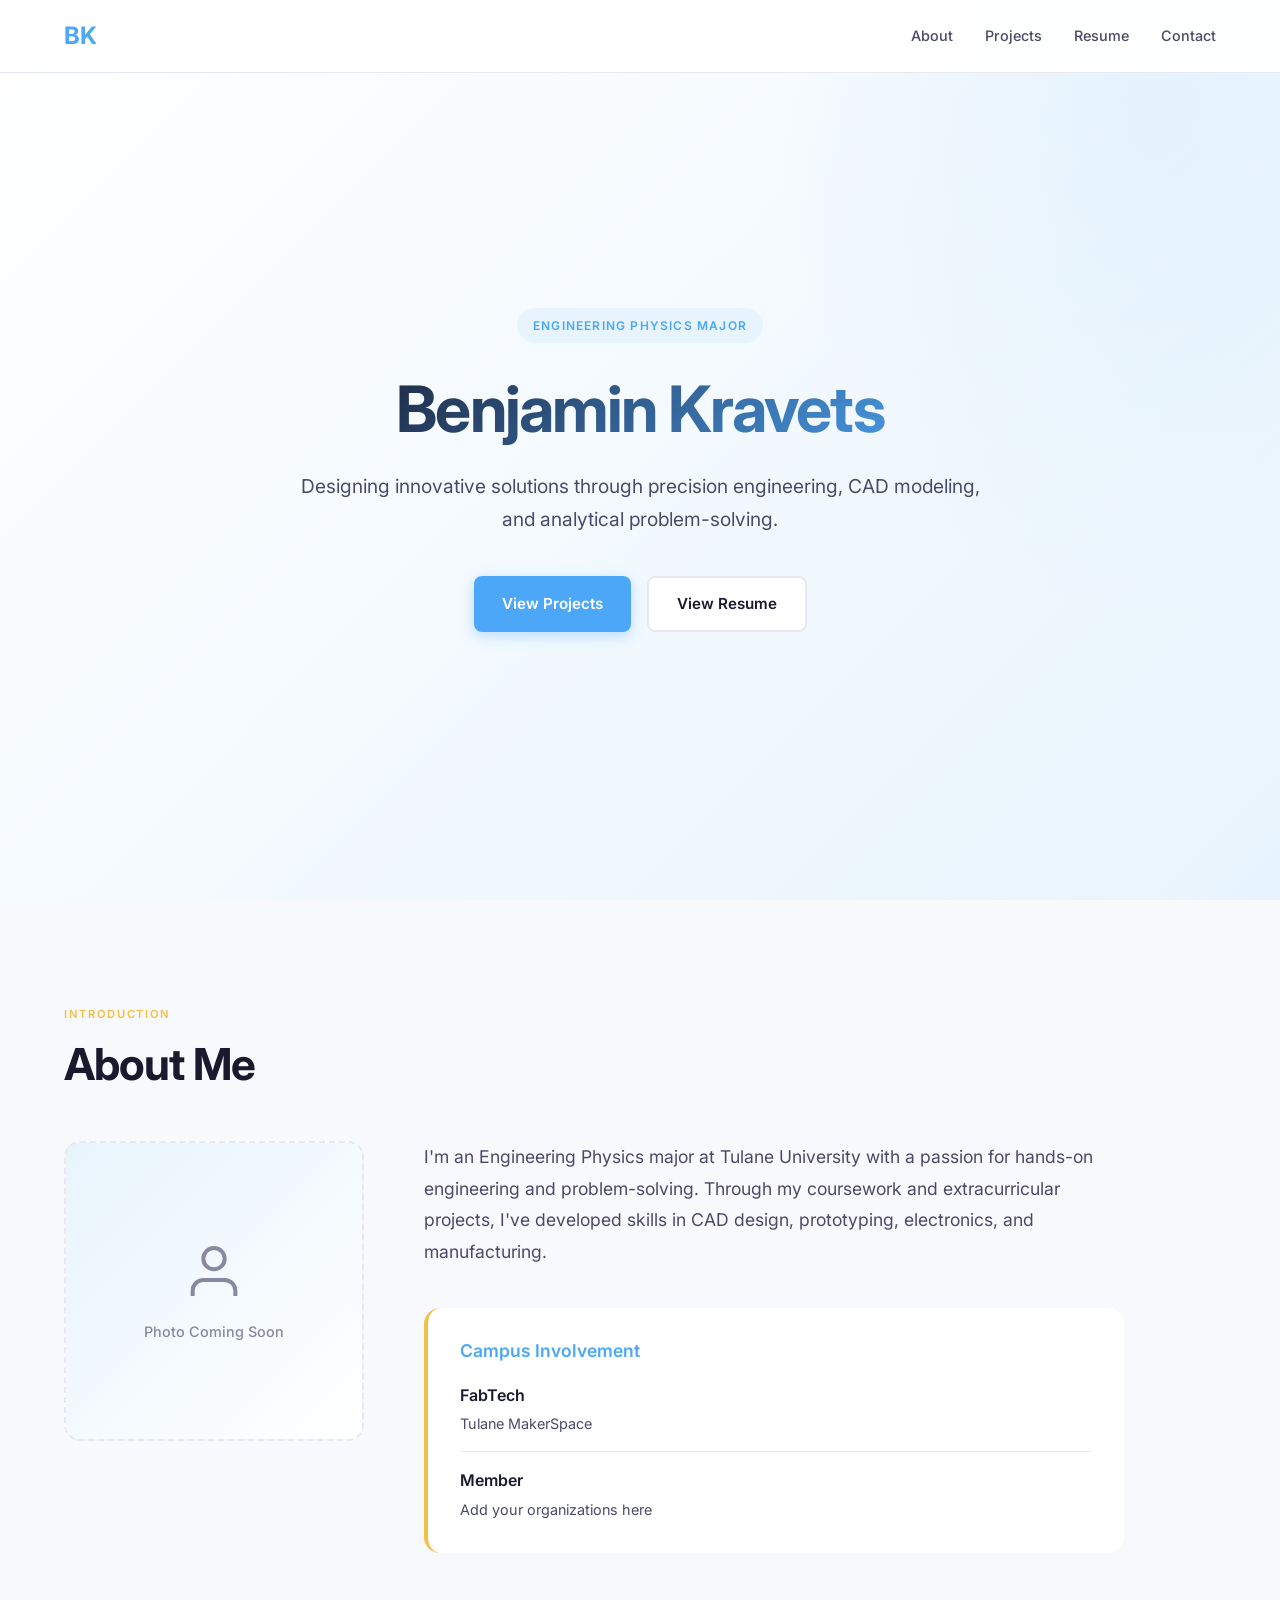
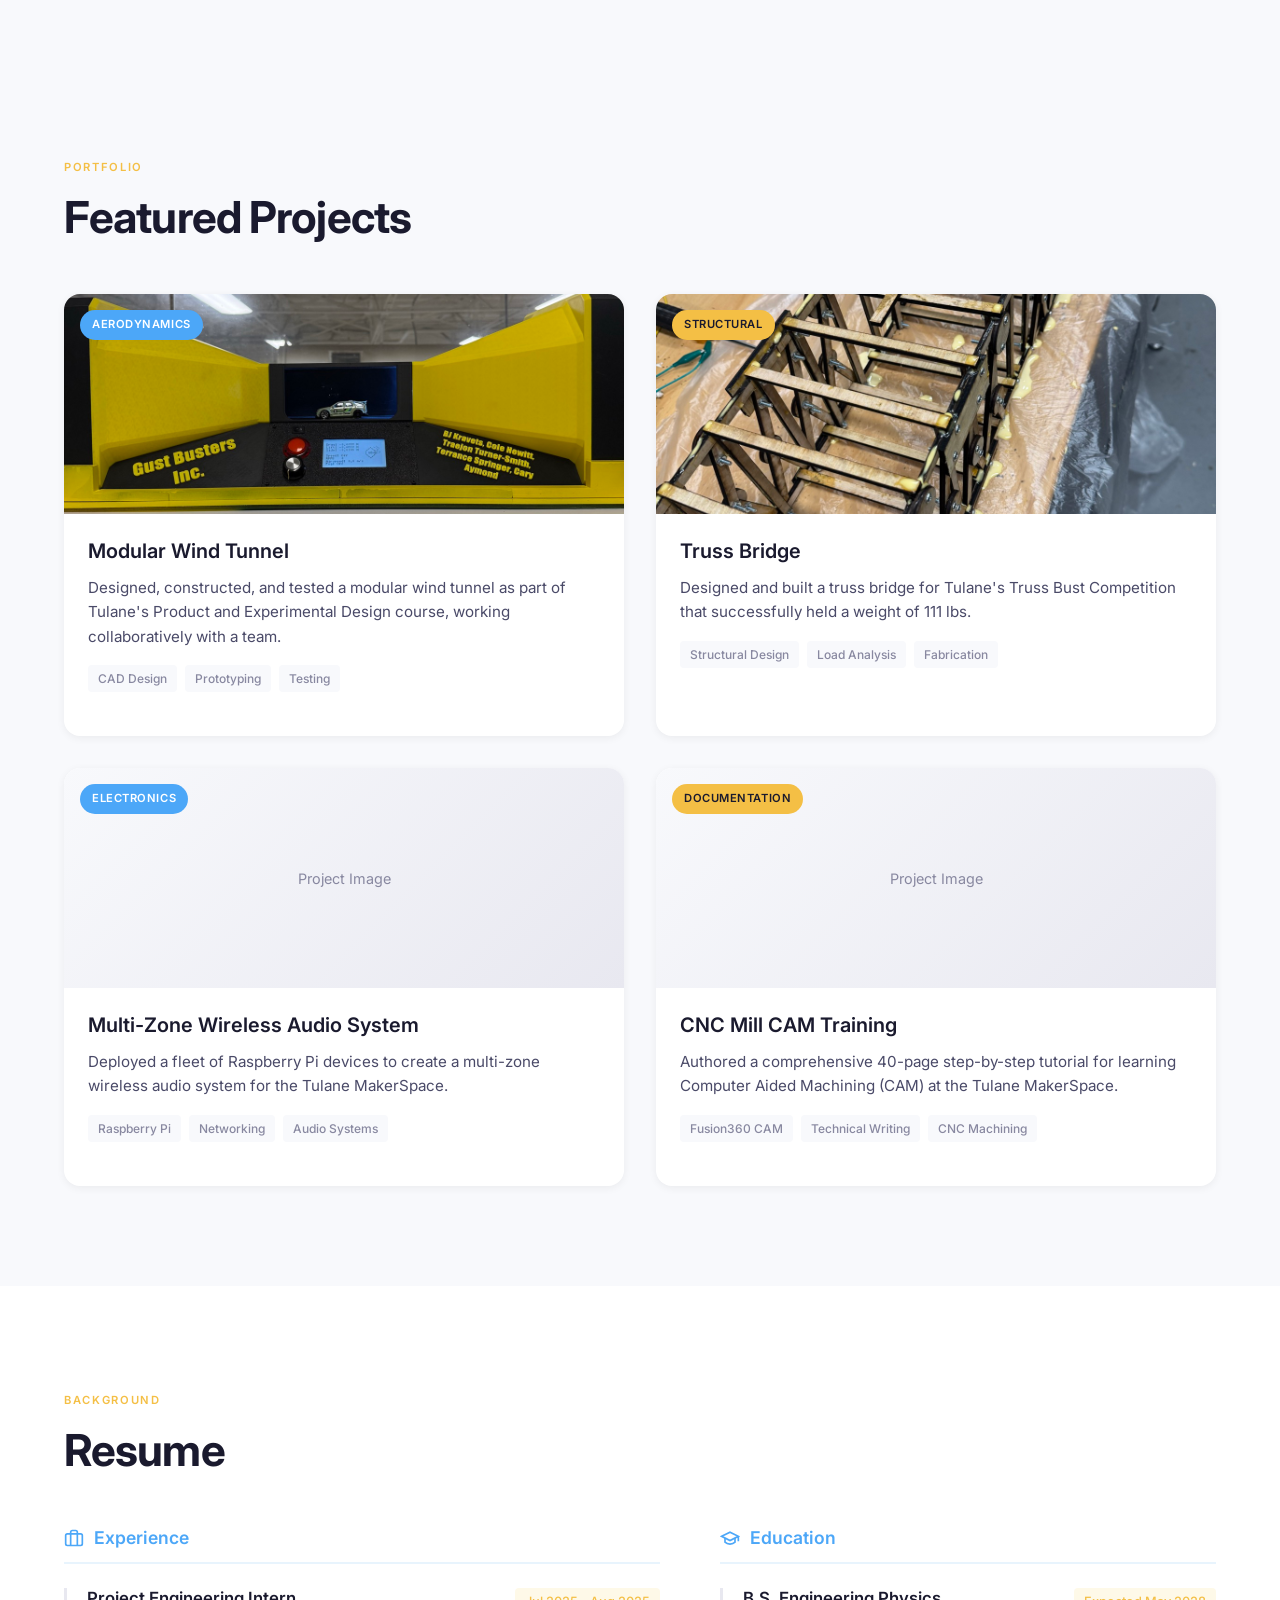
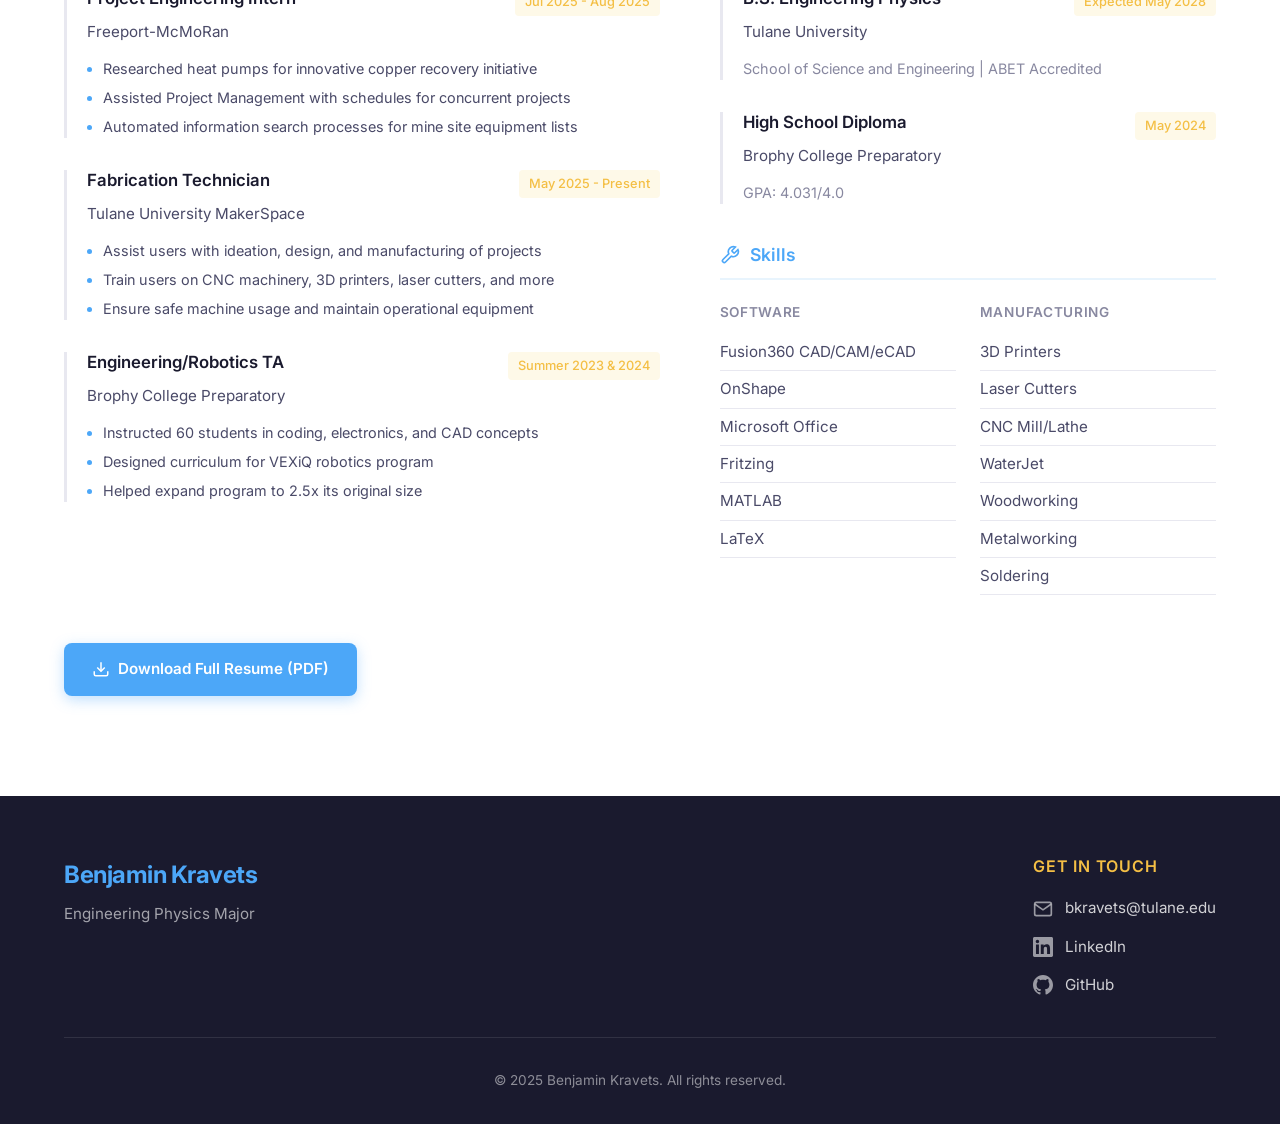
==== commit d309f9fb: "Replace Technical Drawings with About Me section - Remove Technical Drawings section - Add About Me " ====
--- a/index.html
+++ b/index.html
@@ -16,9 +16,9 @@
         <div class="nav-container">
             <a href="#" class="nav-logo">BK</a>
             <ul class="nav-menu">
+                <li><a href="#about" class="nav-link">About</a></li>
                 <li><a href="#projects" class="nav-link">Projects</a></li>
                 <li><a href="#resume" class="nav-link">Resume</a></li>
-                <li><a href="#drawings" class="nav-link">Technical Drawings</a></li>
                 <li><a href="#contact" class="nav-link">Contact</a></li>
             </ul>
             <button class="nav-toggle" aria-label="Toggle menu">
@@ -41,6 +41,45 @@
             </div>
         </div>
     </header>
+
+    <!-- About Me Section -->
+    <section id="about" class="section about">
+        <div class="container">
+            <span class="section-label">Introduction</span>
+            <h2 class="section-title">About Me</h2>
+
+            <div class="about-grid">
+                <div class="about-image">
+                    <div class="about-image-placeholder">
+                        <svg width="64" height="64" viewBox="0 0 24 24" fill="none" stroke="currentColor" stroke-width="1.5">
+                            <path d="M20 21v-2a4 4 0 0 0-4-4H8a4 4 0 0 0-4 4v2"/>
+                            <circle cx="12" cy="7" r="4"/>
+                        </svg>
+                        <span>Photo Coming Soon</span>
+                    </div>
+                </div>
+                <div class="about-content">
+                    <p class="about-bio">
+                        I'm an Engineering Physics major at Tulane University with a passion for hands-on engineering and problem-solving. Through my coursework and extracurricular projects, I've developed skills in CAD design, prototyping, electronics, and manufacturing.
+                    </p>
+
+                    <div class="about-involvement">
+                        <h3>Campus Involvement</h3>
+                        <ul class="involvement-list">
+                            <li>
+                                <span class="involvement-role">FabTech</span>
+                                <span class="involvement-org">Tulane MakerSpace</span>
+                            </li>
+                            <li>
+                                <span class="involvement-role">Member</span>
+                                <span class="involvement-org">Add your organizations here</span>
+                            </li>
+                        </ul>
+                    </div>
+                </div>
+            </div>
+        </div>
+    </section>
 
     <!-- Projects Section -->
     <section id="projects" class="section projects">
@@ -252,89 +291,6 @@
                 </svg>
                 Download Full Resume (PDF)
             </a>
-        </div>
-    </section>
-
-    <!-- Technical Drawings Section -->
-    <section id="drawings" class="section drawings">
-        <div class="container">
-            <span class="section-label">Documentation</span>
-            <h2 class="section-title">Technical Drawings</h2>
-            <p class="section-description">Sample CAD drawings and technical documentation demonstrating precision drafting and GD&T proficiency.</p>
-
-            <div class="drawings-grid">
-                <article class="drawing-card">
-                    <div class="drawing-preview">
-                        <div class="drawing-placeholder">
-                            <svg width="48" height="48" viewBox="0 0 24 24" fill="none" stroke="currentColor" stroke-width="1.5">
-                                <path d="M14 2H6a2 2 0 0 0-2 2v16a2 2 0 0 0 2 2h12a2 2 0 0 0 2-2V8z"/>
-                                <polyline points="14,2 14,8 20,8"/>
-                                <line x1="16" y1="13" x2="8" y2="13"/>
-                                <line x1="16" y1="17" x2="8" y2="17"/>
-                            </svg>
-                        </div>
-                    </div>
-                    <div class="drawing-info">
-                        <h3>Assembly Drawing - Gearbox</h3>
-                        <p>Complete assembly documentation with BOM</p>
-                        <span class="drawing-format">PDF / DWG</span>
-                    </div>
-                </article>
-
-                <article class="drawing-card">
-                    <div class="drawing-preview">
-                        <div class="drawing-placeholder">
-                            <svg width="48" height="48" viewBox="0 0 24 24" fill="none" stroke="currentColor" stroke-width="1.5">
-                                <path d="M14 2H6a2 2 0 0 0-2 2v16a2 2 0 0 0 2 2h12a2 2 0 0 0 2-2V8z"/>
-                                <polyline points="14,2 14,8 20,8"/>
-                                <line x1="16" y1="13" x2="8" y2="13"/>
-                                <line x1="16" y1="17" x2="8" y2="17"/>
-                            </svg>
-                        </div>
-                    </div>
-                    <div class="drawing-info">
-                        <h3>Detail Drawing - Shaft</h3>
-                        <p>Fully dimensioned with GD&T callouts</p>
-                        <span class="drawing-format">PDF / DWG</span>
-                    </div>
-                </article>
-
-                <article class="drawing-card">
-                    <div class="drawing-preview">
-                        <div class="drawing-placeholder">
-                            <svg width="48" height="48" viewBox="0 0 24 24" fill="none" stroke="currentColor" stroke-width="1.5">
-                                <path d="M14 2H6a2 2 0 0 0-2 2v16a2 2 0 0 0 2 2h12a2 2 0 0 0 2-2V8z"/>
-                                <polyline points="14,2 14,8 20,8"/>
-                                <line x1="16" y1="13" x2="8" y2="13"/>
-                                <line x1="16" y1="17" x2="8" y2="17"/>
-                            </svg>
-                        </div>
-                    </div>
-                    <div class="drawing-info">
-                        <h3>Weldment Drawing - Frame</h3>
-                        <p>Structural steel frame with weld symbols</p>
-                        <span class="drawing-format">PDF / DWG</span>
-                    </div>
-                </article>
-
-                <article class="drawing-card">
-                    <div class="drawing-preview">
-                        <div class="drawing-placeholder">
-                            <svg width="48" height="48" viewBox="0 0 24 24" fill="none" stroke="currentColor" stroke-width="1.5">
-                                <path d="M14 2H6a2 2 0 0 0-2 2v16a2 2 0 0 0 2 2h12a2 2 0 0 0 2-2V8z"/>
-                                <polyline points="14,2 14,8 20,8"/>
-                                <line x1="16" y1="13" x2="8" y2="13"/>
-                                <line x1="16" y1="17" x2="8" y2="17"/>
-                            </svg>
-                        </div>
-                    </div>
-                    <div class="drawing-info">
-                        <h3>Sheet Metal Drawing</h3>
-                        <p>Flat pattern with bend allowances</p>
-                        <span class="drawing-format">PDF / DWG</span>
-                    </div>
-                </article>
-            </div>
         </div>
     </section>
 
--- a/css/style.css
+++ b/css/style.css
@@ -419,6 +419,106 @@
 
 .project-link:hover svg {
     transform: translateX(2px);
+}
+
+/* About Section */
+.about {
+    background: var(--color-bg-alt);
+}
+
+.about-grid {
+    display: grid;
+    grid-template-columns: 300px 1fr;
+    gap: 60px;
+    margin-top: 48px;
+    align-items: start;
+}
+
+.about-image {
+    position: sticky;
+    top: 100px;
+}
+
+.about-image-placeholder {
+    width: 100%;
+    aspect-ratio: 1;
+    background: linear-gradient(135deg, var(--color-blue-light) 0%, var(--color-bg) 100%);
+    border-radius: var(--radius-lg);
+    display: flex;
+    flex-direction: column;
+    align-items: center;
+    justify-content: center;
+    gap: 16px;
+    color: var(--color-text-muted);
+    border: 2px dashed var(--color-border);
+}
+
+.about-image-placeholder span {
+    font-size: 0.9rem;
+    font-weight: 500;
+}
+
+.about-image img {
+    width: 100%;
+    aspect-ratio: 1;
+    object-fit: cover;
+    border-radius: var(--radius-lg);
+}
+
+.about-content {
+    max-width: 700px;
+}
+
+.about-bio {
+    font-size: 1.1rem;
+    line-height: 1.8;
+    color: var(--color-text-secondary);
+    margin-bottom: 40px;
+}
+
+.about-involvement {
+    background: var(--color-bg);
+    padding: 32px;
+    border-radius: var(--radius-lg);
+    border-left: 4px solid var(--color-yellow);
+}
+
+.about-involvement h3 {
+    font-size: 1.1rem;
+    font-weight: 600;
+    color: var(--color-blue);
+    margin-bottom: 20px;
+}
+
+.involvement-list {
+    list-style: none;
+}
+
+.involvement-list li {
+    display: flex;
+    flex-direction: column;
+    gap: 4px;
+    padding: 16px 0;
+    border-bottom: 1px solid var(--color-border);
+}
+
+.involvement-list li:last-child {
+    border-bottom: none;
+    padding-bottom: 0;
+}
+
+.involvement-list li:first-child {
+    padding-top: 0;
+}
+
+.involvement-role {
+    font-weight: 600;
+    color: var(--color-text);
+}
+
+.involvement-org {
+    font-size: 0.9rem;
+    color: var(--color-text-secondary);
 }
 
 /* Resume Section */
@@ -989,6 +1089,11 @@
 
 /* Responsive Design */
 @media (max-width: 1024px) {
+    .about-grid {
+        grid-template-columns: 200px 1fr;
+        gap: 40px;
+    }
+
     .project-grid {
         grid-template-columns: 1fr;
     }
@@ -1082,6 +1187,24 @@
         align-items: center;
     }
 
+    .about-grid {
+        grid-template-columns: 1fr;
+    }
+
+    .about-image {
+        position: static;
+        max-width: 250px;
+        margin: 0 auto;
+    }
+
+    .about-content {
+        text-align: center;
+    }
+
+    .about-involvement {
+        text-align: left;
+    }
+
     .drawings-grid {
         grid-template-columns: 1fr;
     }
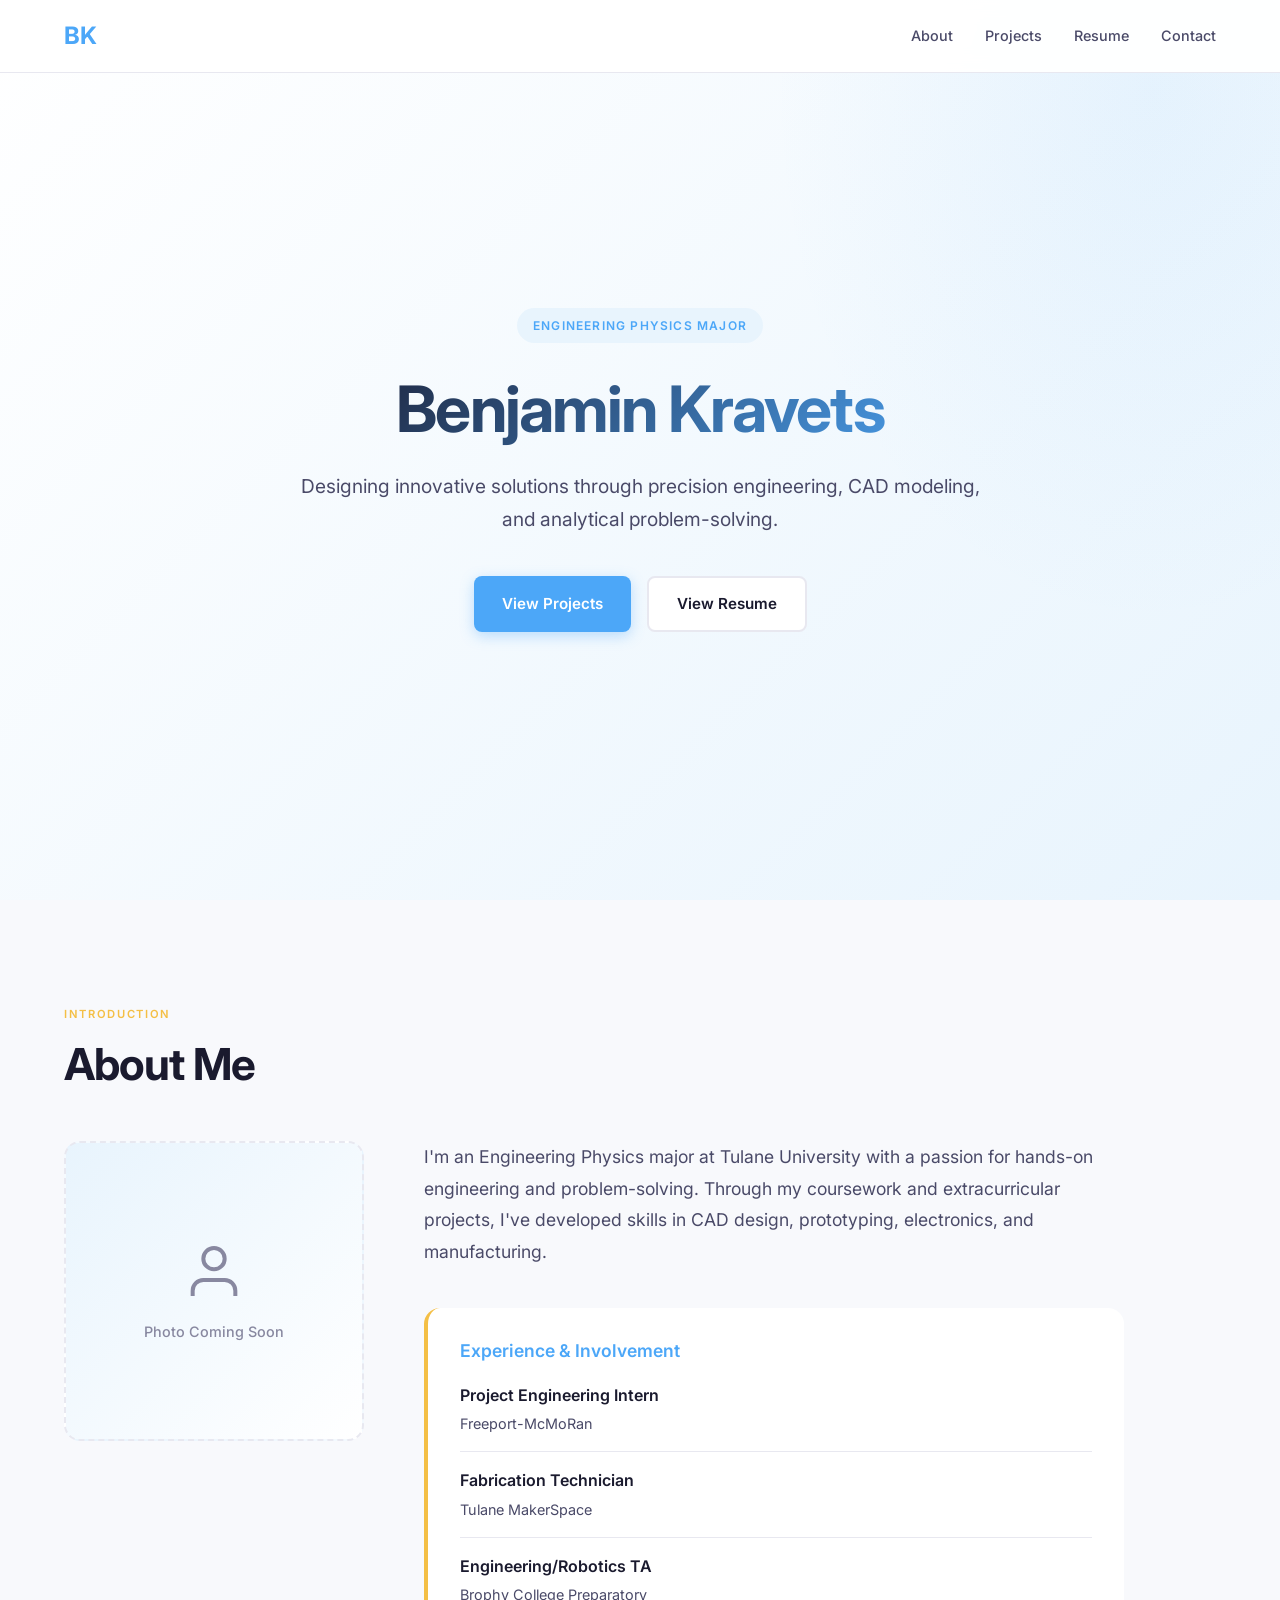
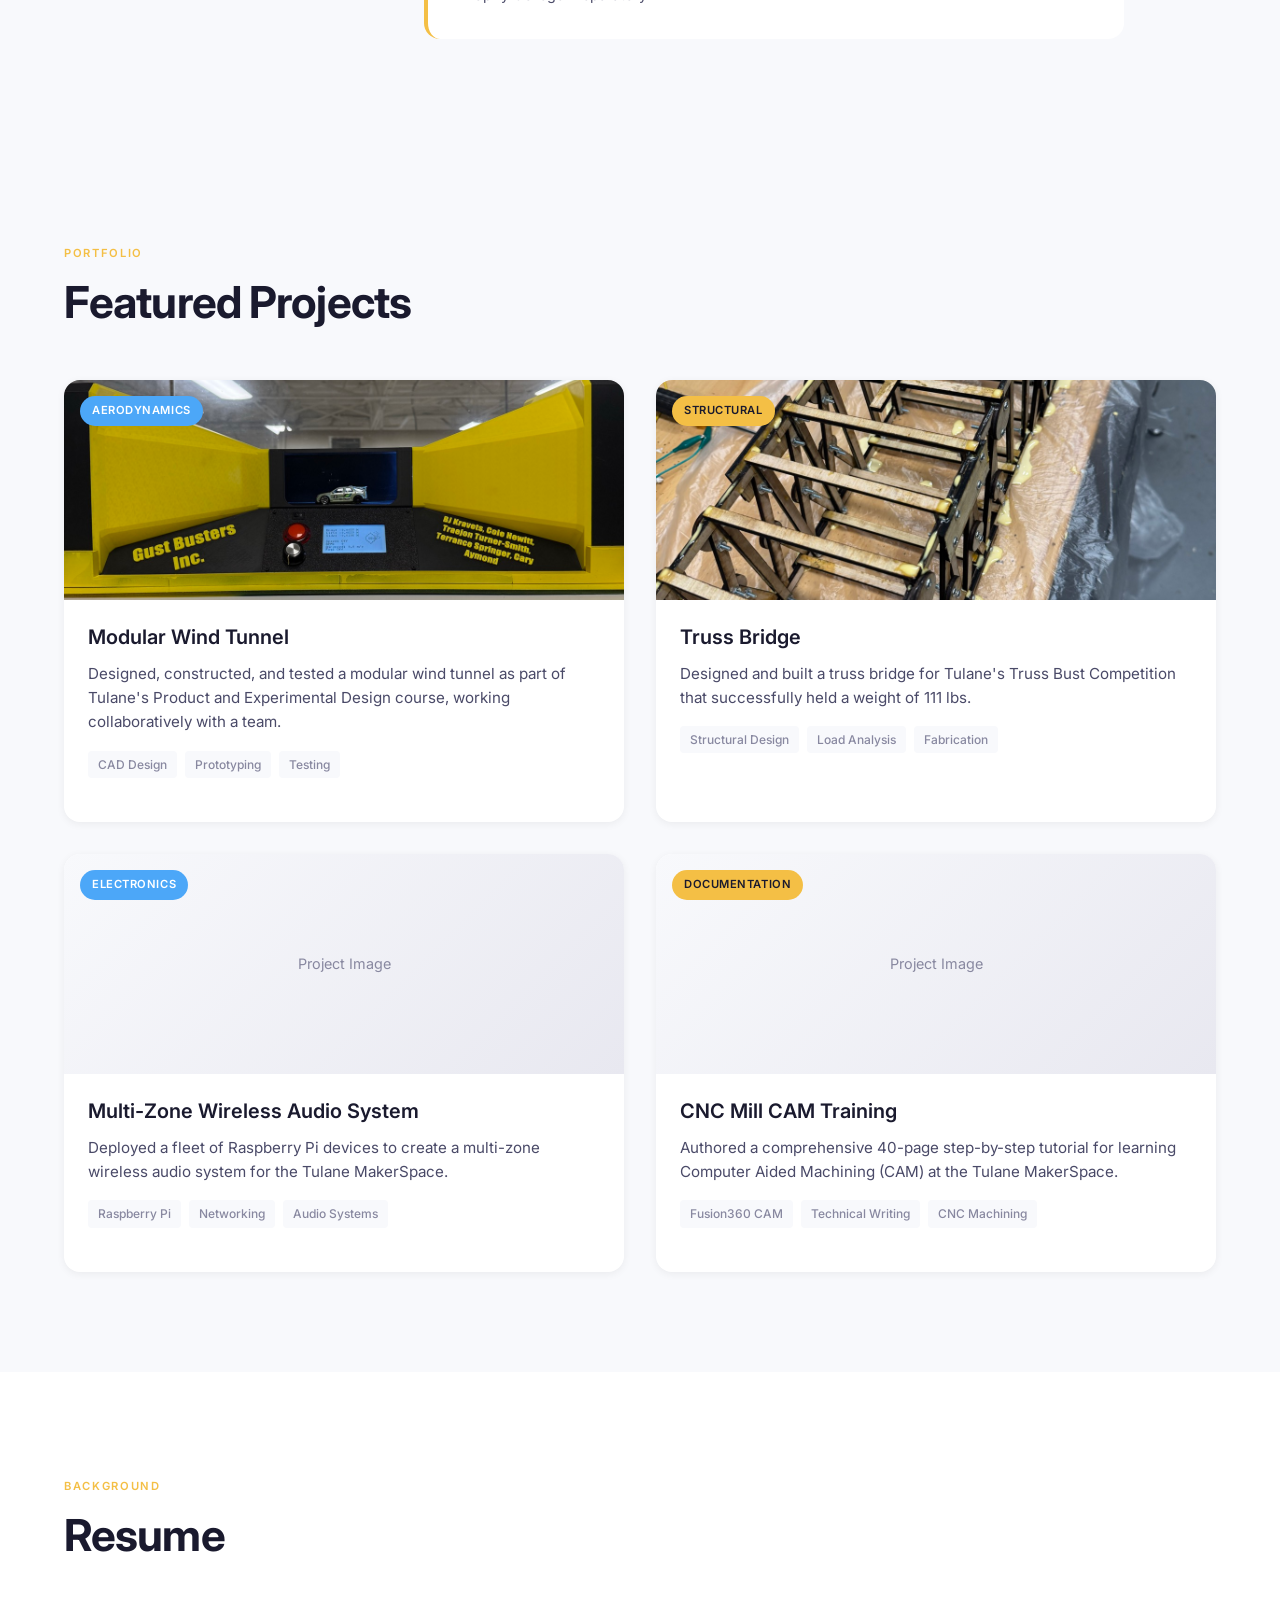
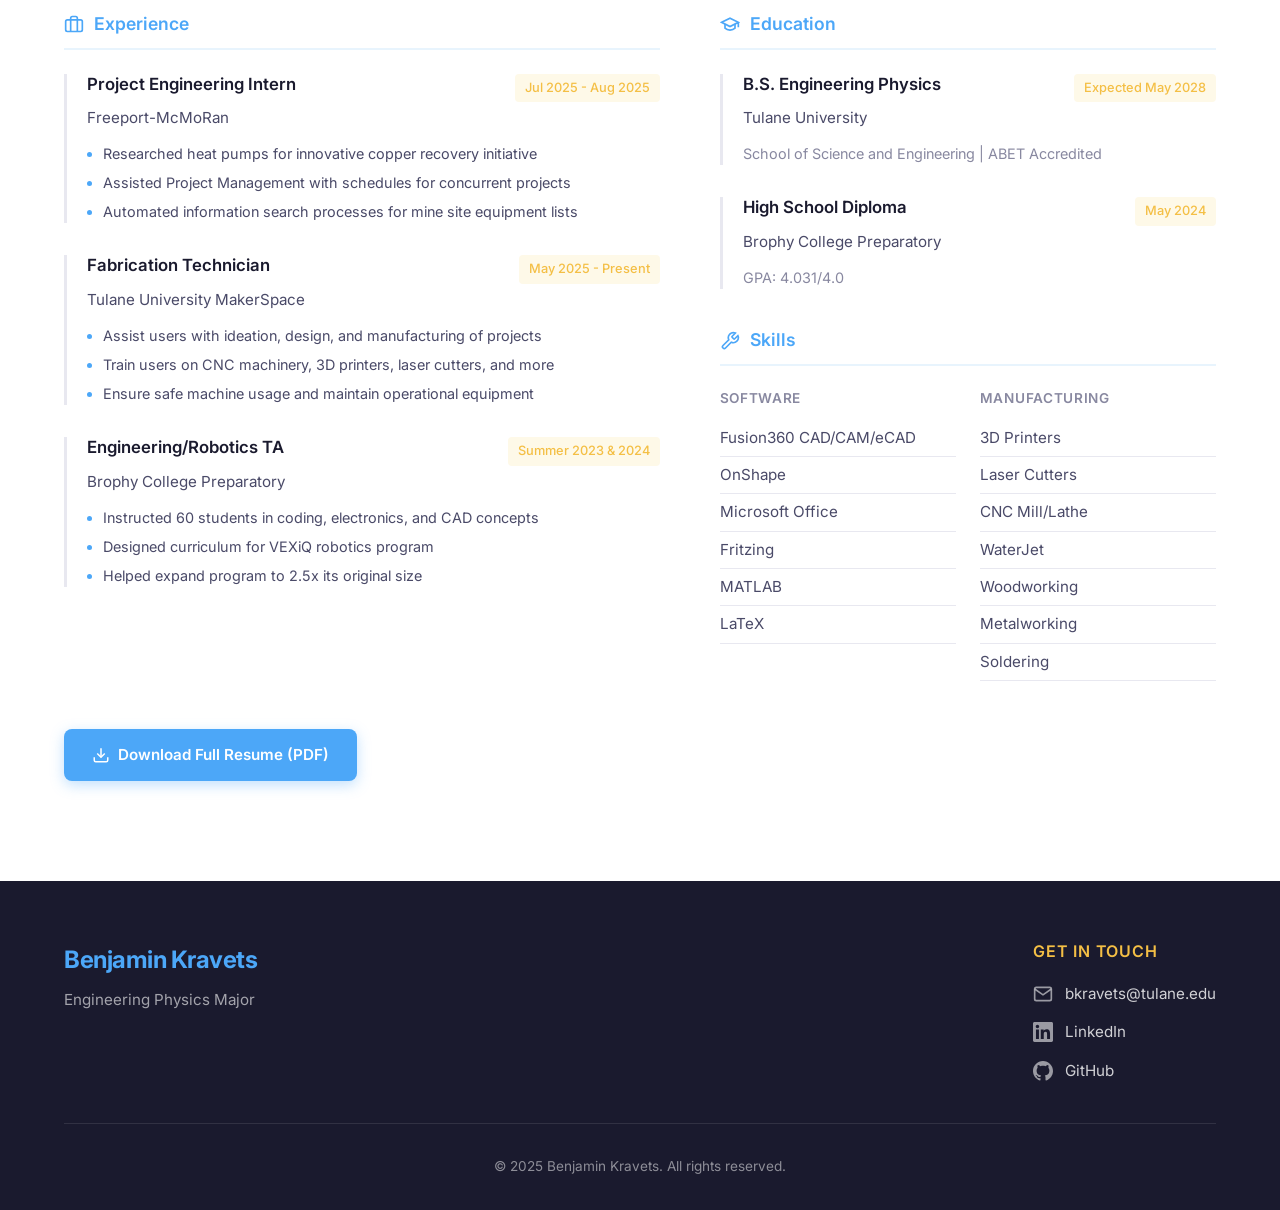
==== commit 1adb72a9: "Add all resume roles to Experience & Involvement section Updated the Campus Involvement section with" ====
--- a/index.html
+++ b/index.html
@@ -64,15 +64,19 @@
                     </p>
 
                     <div class="about-involvement">
-                        <h3>Campus Involvement</h3>
+                        <h3>Experience & Involvement</h3>
                         <ul class="involvement-list">
                             <li>
-                                <span class="involvement-role">FabTech</span>
+                                <span class="involvement-role">Project Engineering Intern</span>
+                                <span class="involvement-org">Freeport-McMoRan</span>
+                            </li>
+                            <li>
+                                <span class="involvement-role">Fabrication Technician</span>
                                 <span class="involvement-org">Tulane MakerSpace</span>
                             </li>
                             <li>
-                                <span class="involvement-role">Member</span>
-                                <span class="involvement-org">Add your organizations here</span>
+                                <span class="involvement-role">Engineering/Robotics TA</span>
+                                <span class="involvement-org">Brophy College Preparatory</span>
                             </li>
                         </ul>
                     </div>
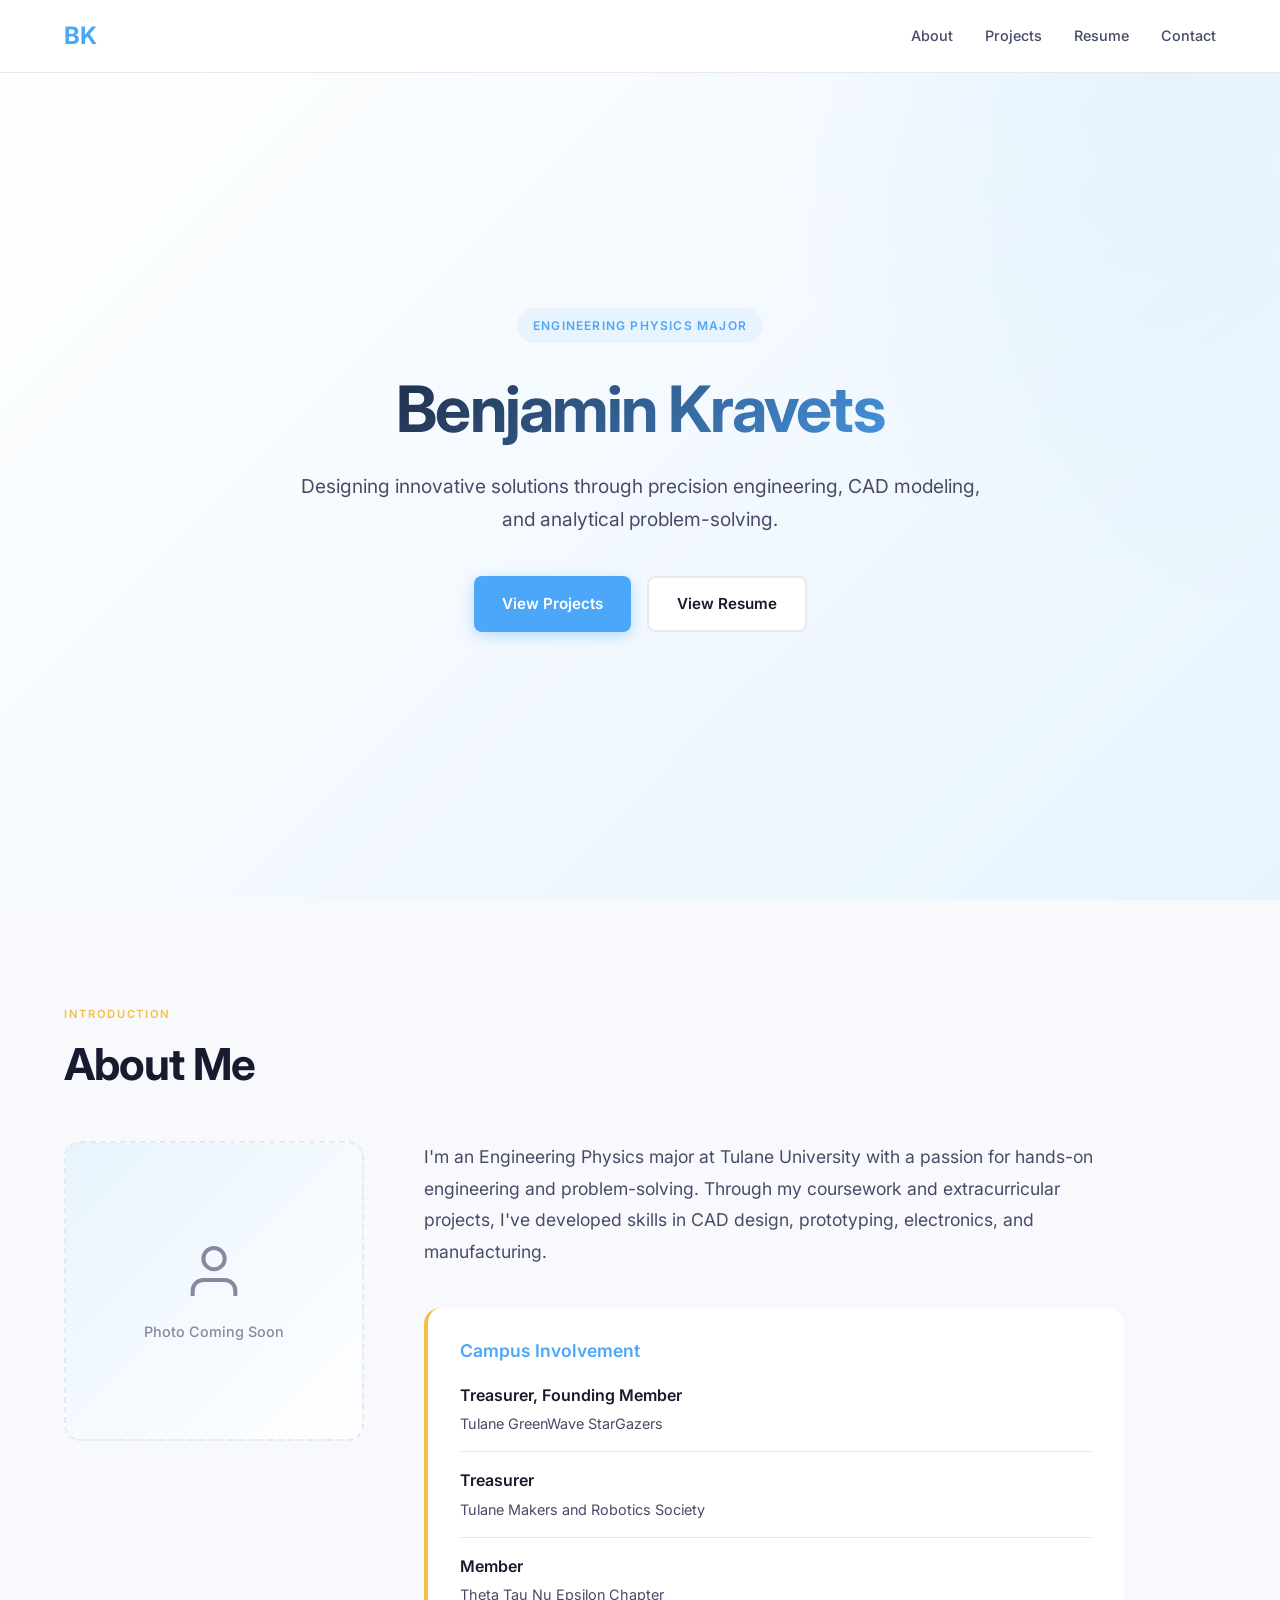
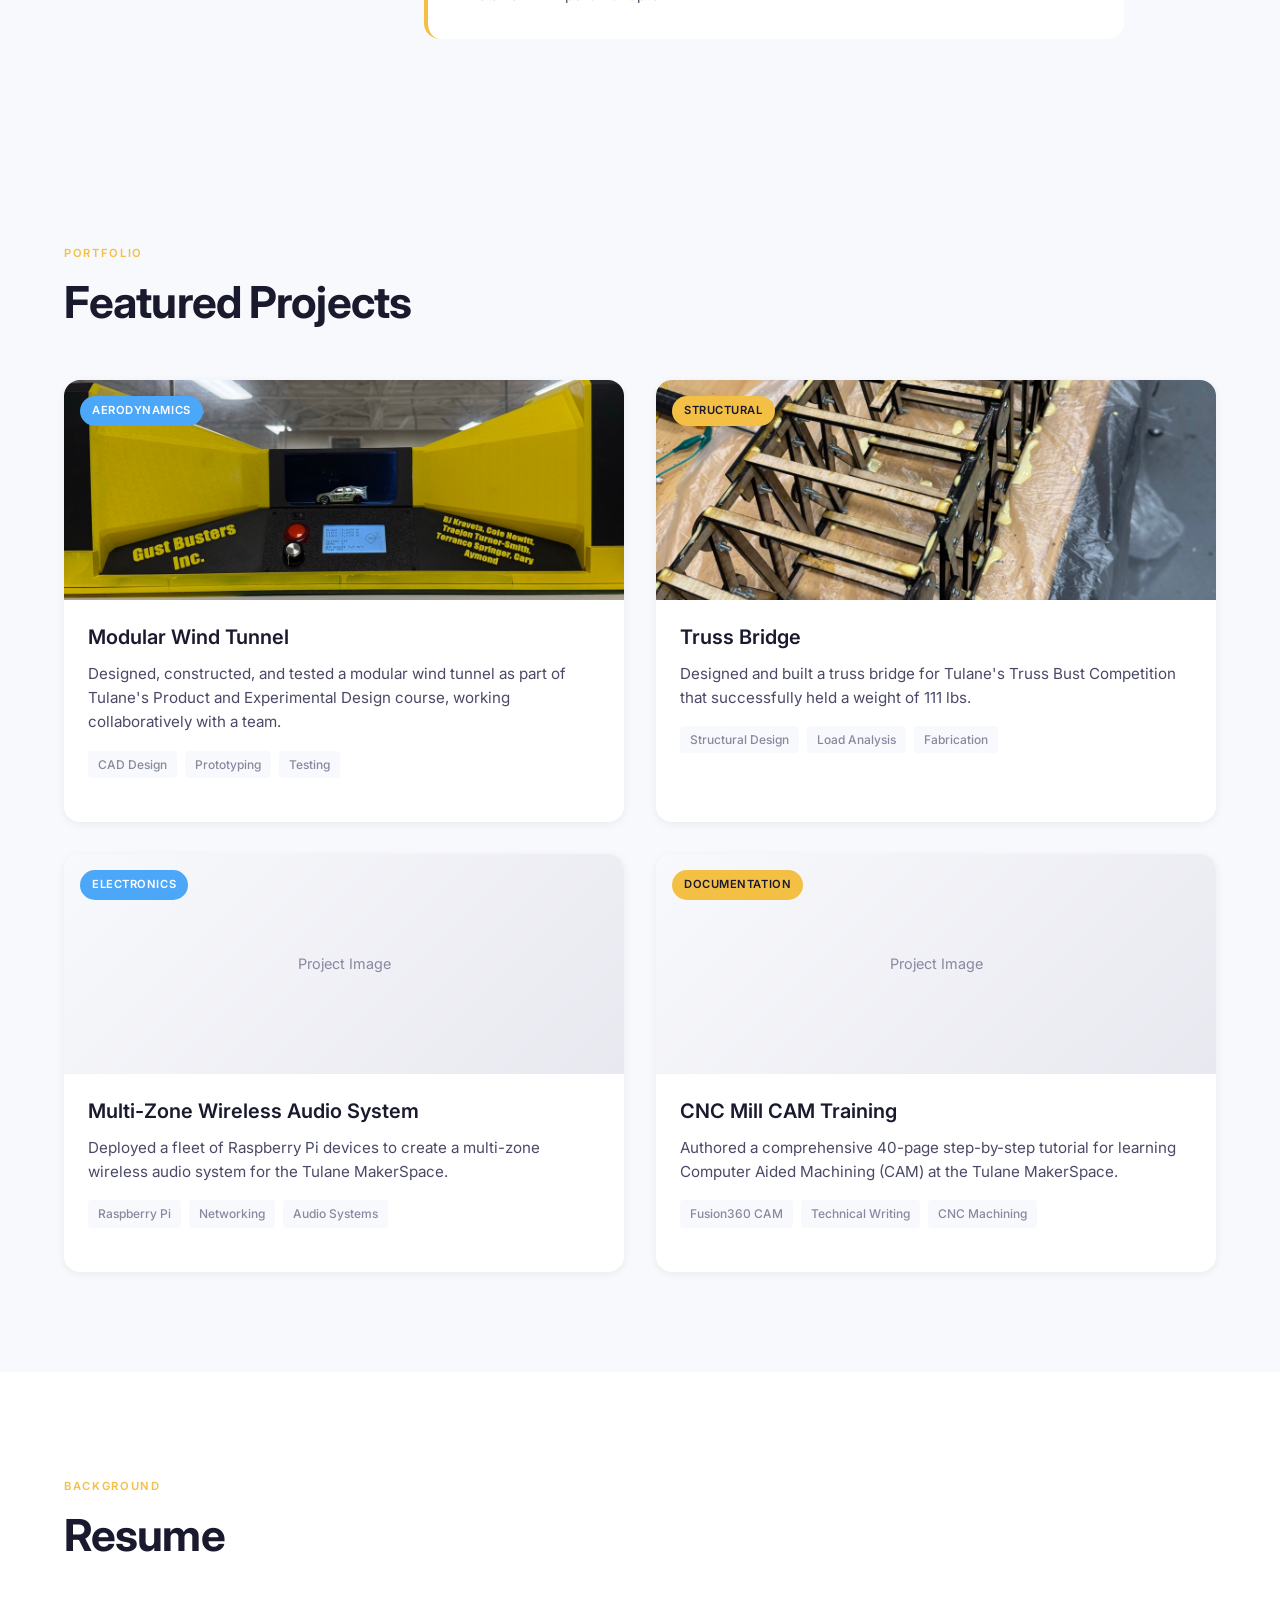
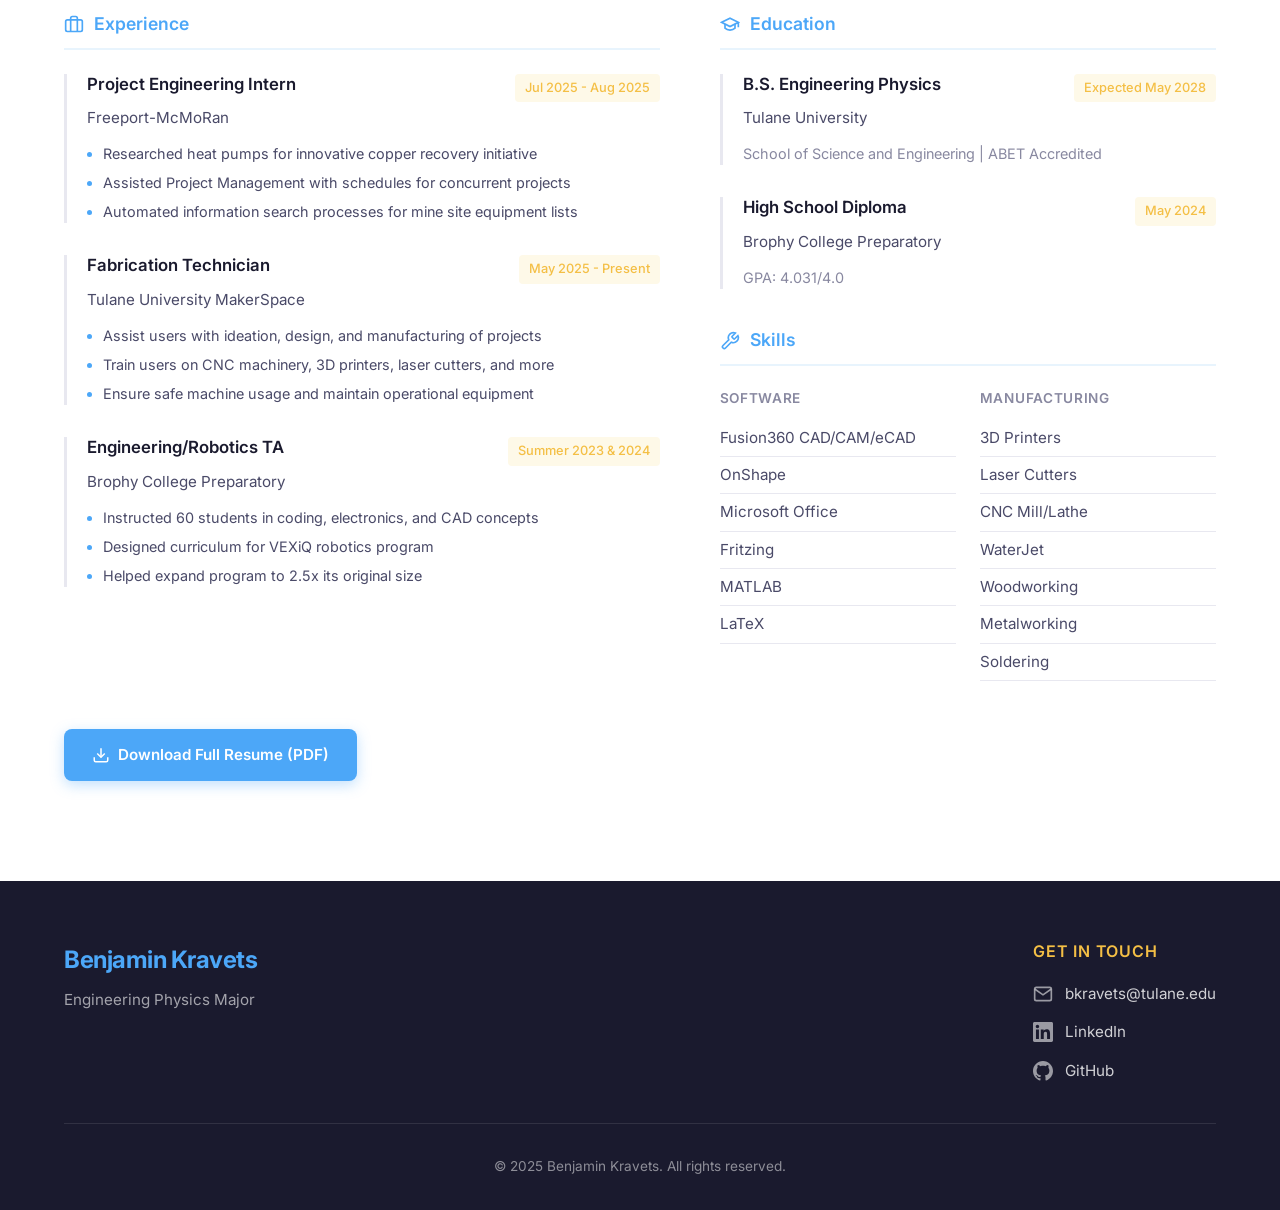
==== commit a004e1cd: "Update Campus Involvement with extracurriculars - Tulane GreenWave StarGazers (Treasurer, Founding M" ====
--- a/index.html
+++ b/index.html
@@ -64,19 +64,19 @@
                     </p>
 
                     <div class="about-involvement">
-                        <h3>Experience & Involvement</h3>
+                        <h3>Campus Involvement</h3>
                         <ul class="involvement-list">
                             <li>
-                                <span class="involvement-role">Project Engineering Intern</span>
-                                <span class="involvement-org">Freeport-McMoRan</span>
+                                <span class="involvement-role">Treasurer, Founding Member</span>
+                                <span class="involvement-org">Tulane GreenWave StarGazers</span>
                             </li>
                             <li>
-                                <span class="involvement-role">Fabrication Technician</span>
-                                <span class="involvement-org">Tulane MakerSpace</span>
+                                <span class="involvement-role">Treasurer</span>
+                                <span class="involvement-org">Tulane Makers and Robotics Society</span>
                             </li>
                             <li>
-                                <span class="involvement-role">Engineering/Robotics TA</span>
-                                <span class="involvement-org">Brophy College Preparatory</span>
+                                <span class="involvement-role">Member</span>
+                                <span class="involvement-org">Theta Tau Nu Epsilon Chapter</span>
                             </li>
                         </ul>
                     </div>
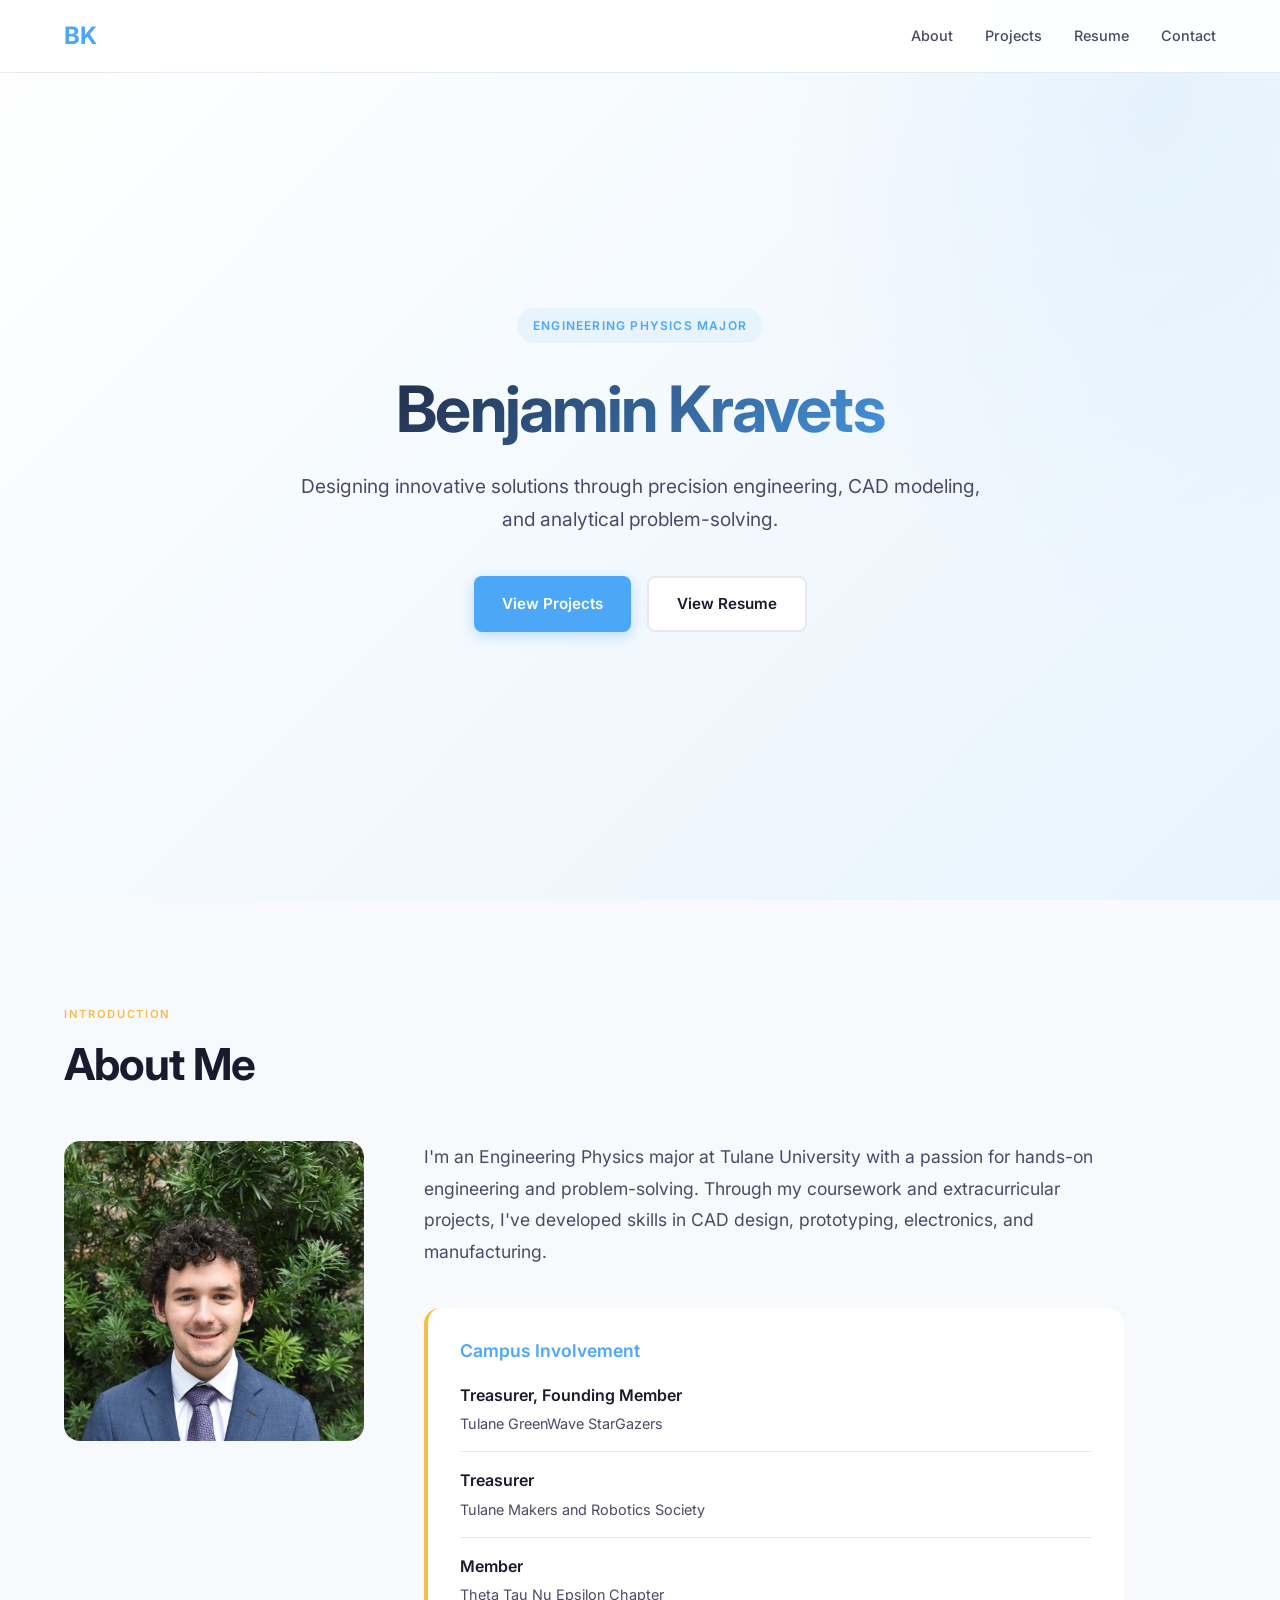
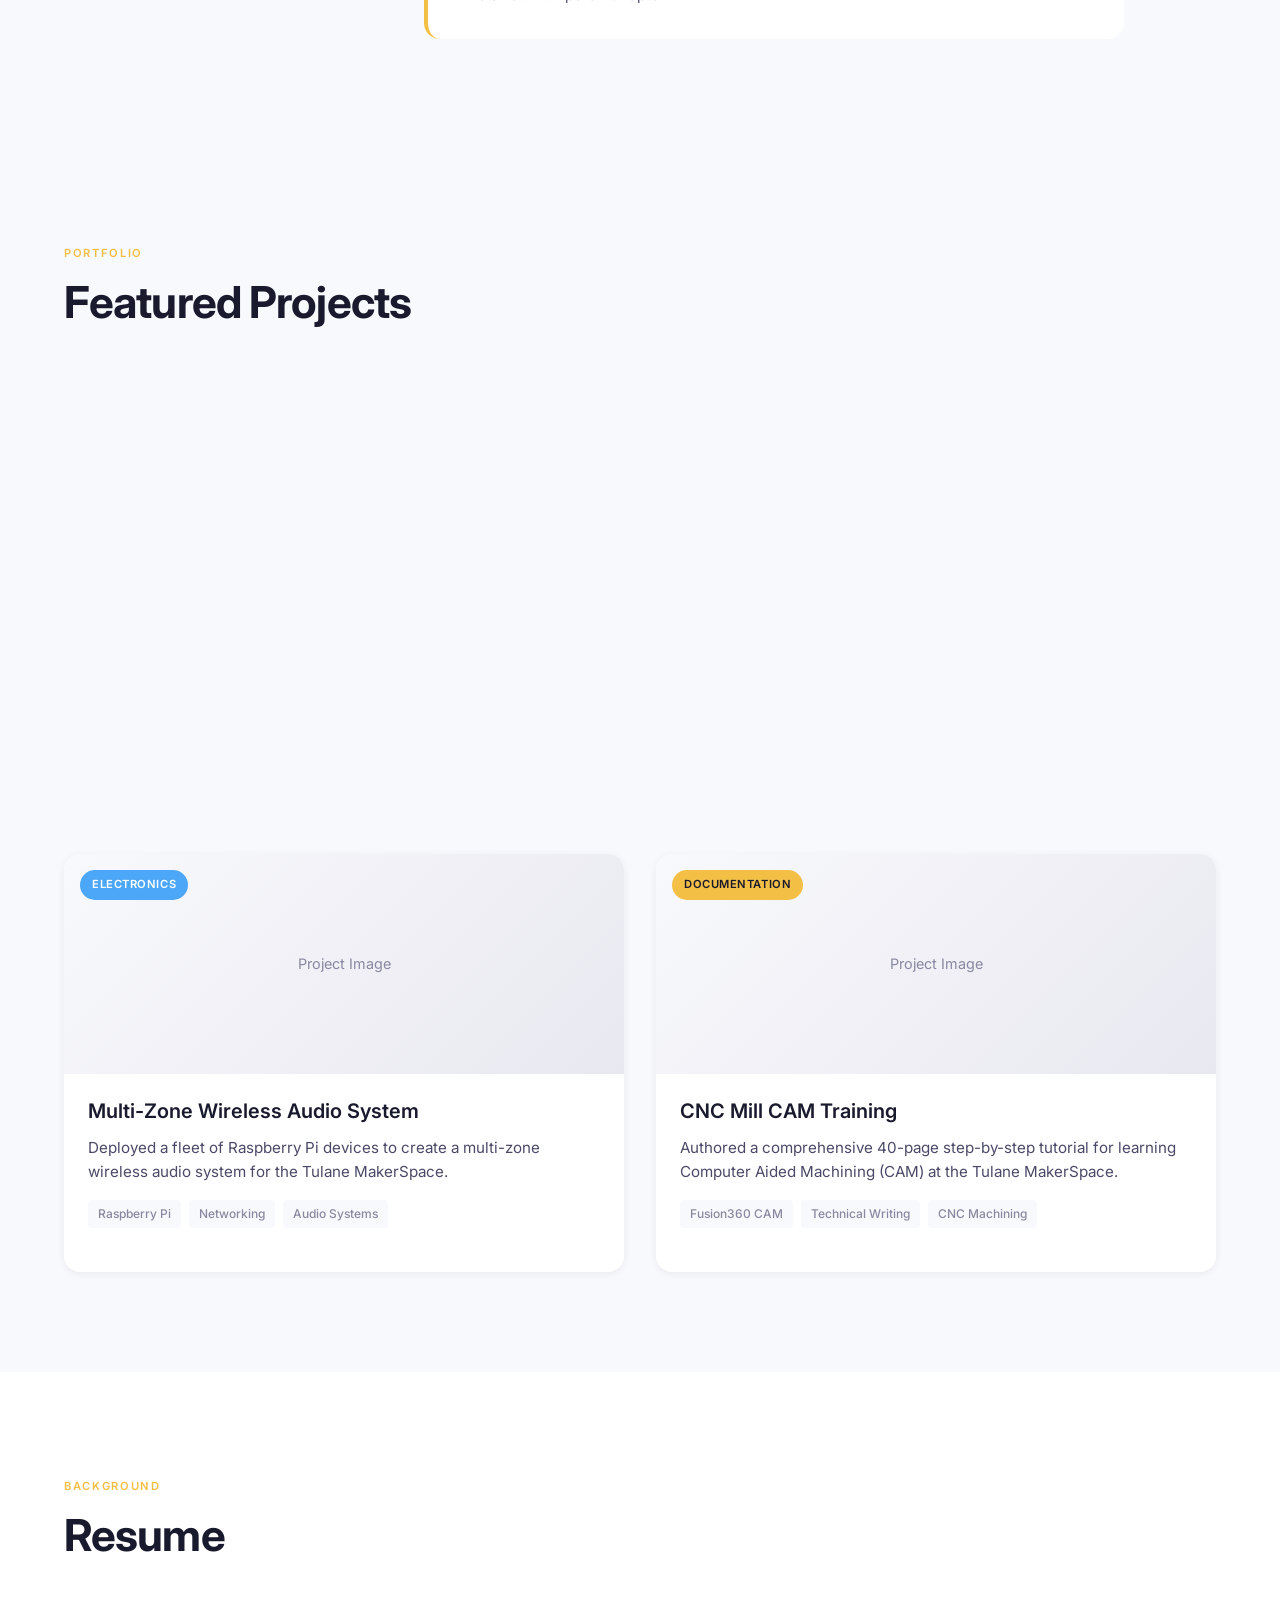
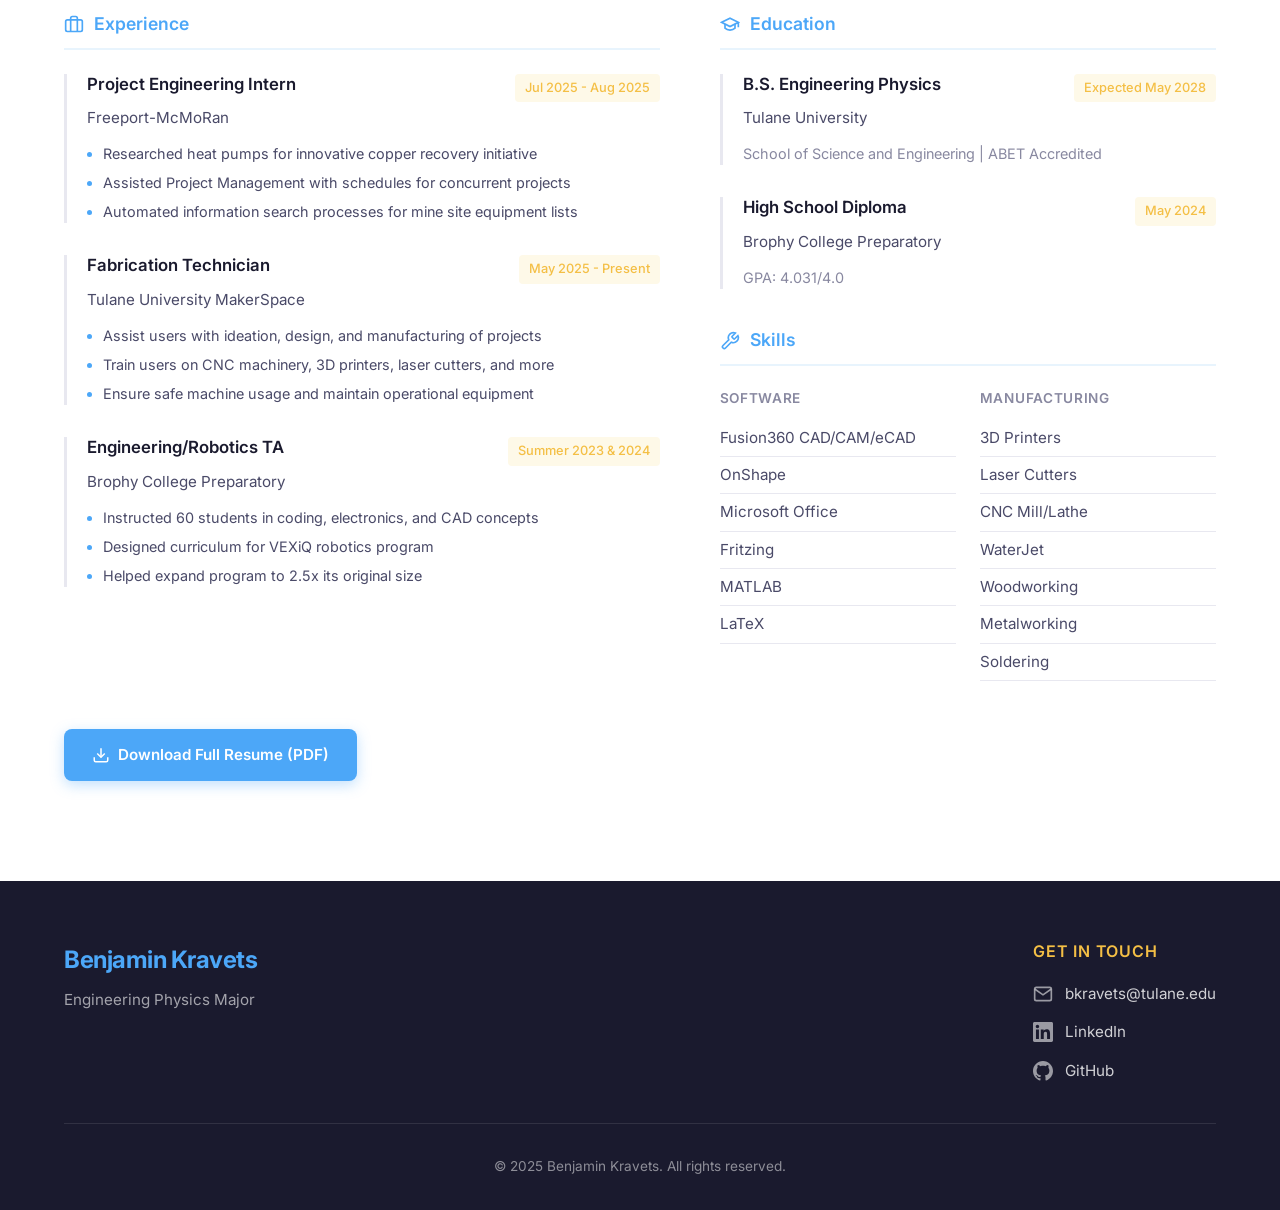
==== commit 5c1fa019: "Add headshot photo to About Me section Co-Authored-By: Claude Opus 4.5 <noreply@anthropic.com>" ====
--- a/index.html
+++ b/index.html
@@ -50,13 +50,7 @@
 
             <div class="about-grid">
                 <div class="about-image">
-                    <div class="about-image-placeholder">
-                        <svg width="64" height="64" viewBox="0 0 24 24" fill="none" stroke="currentColor" stroke-width="1.5">
-                            <path d="M20 21v-2a4 4 0 0 0-4-4H8a4 4 0 0 0-4 4v2"/>
-                            <circle cx="12" cy="7" r="4"/>
-                        </svg>
-                        <span>Photo Coming Soon</span>
-                    </div>
+                    <img src="assets/headshot.jpg" alt="Benjamin Kravets headshot">
                 </div>
                 <div class="about-content">
                     <p class="about-bio">
